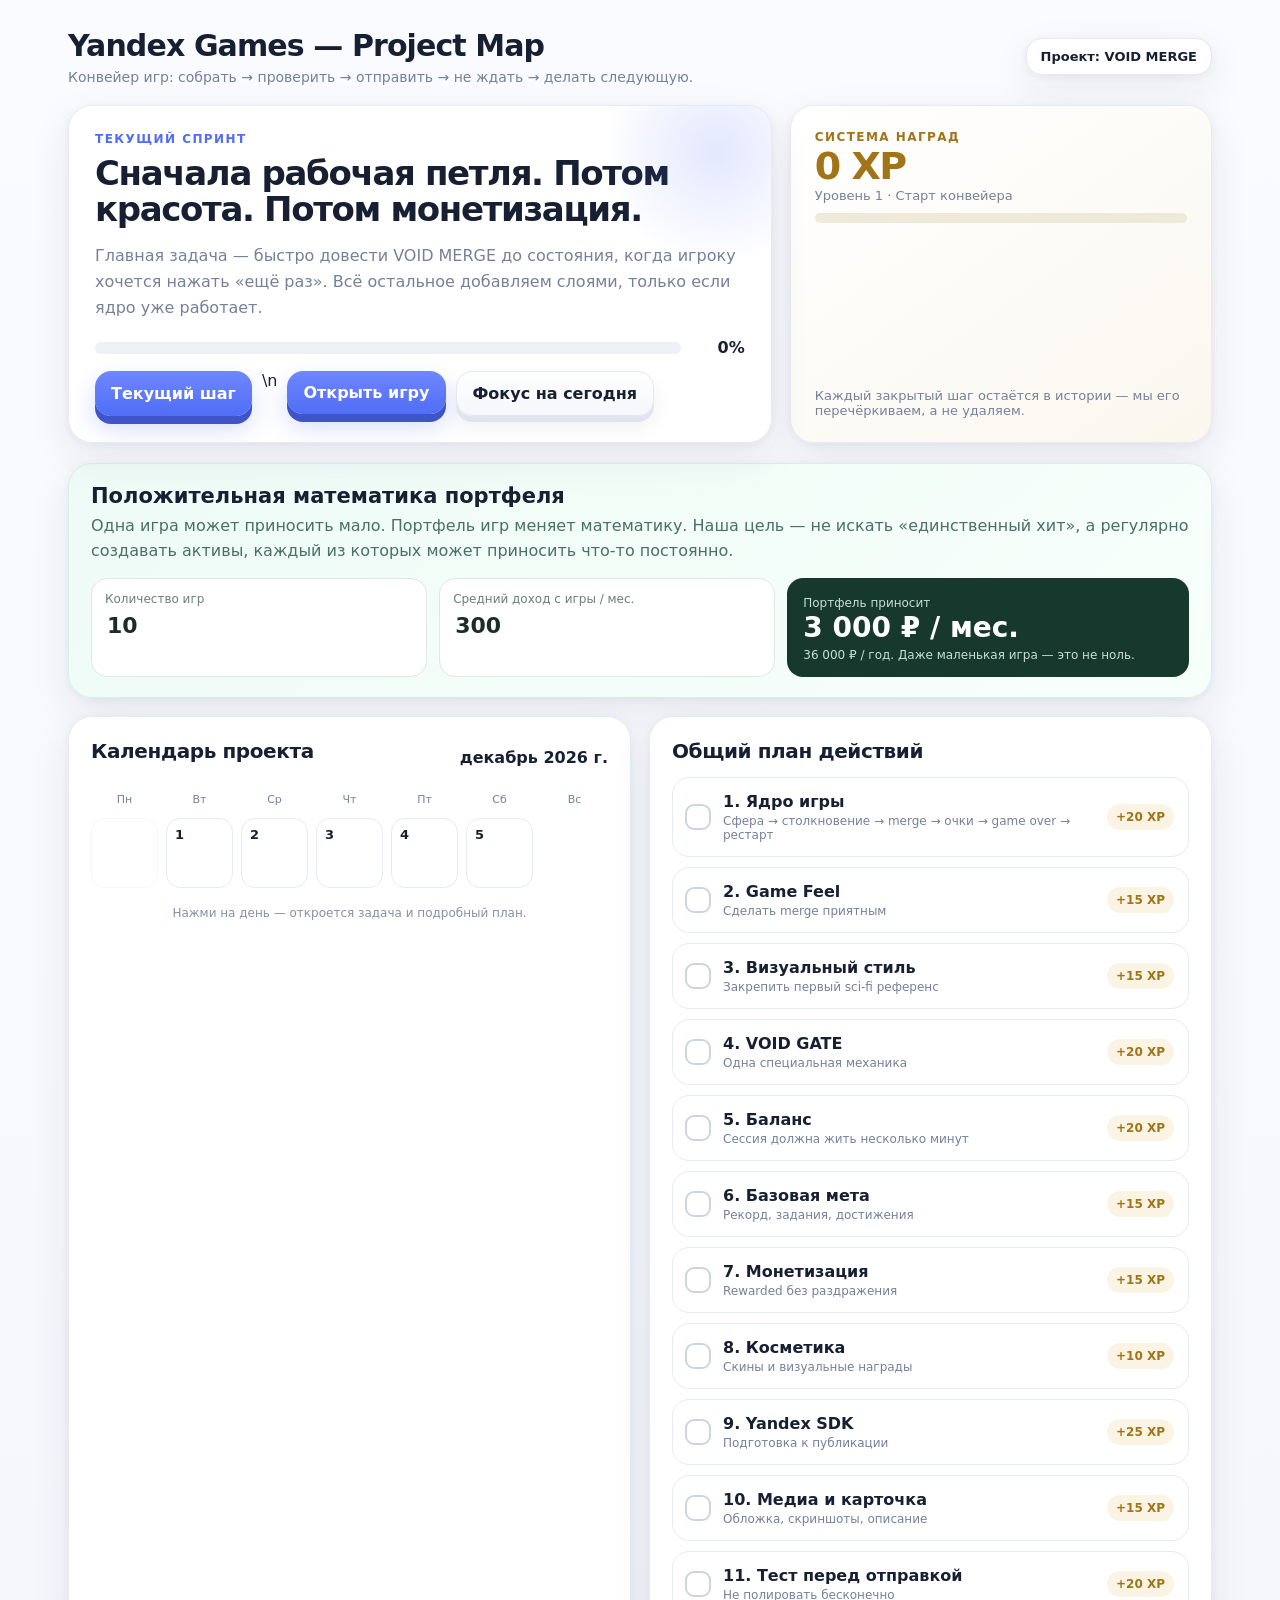
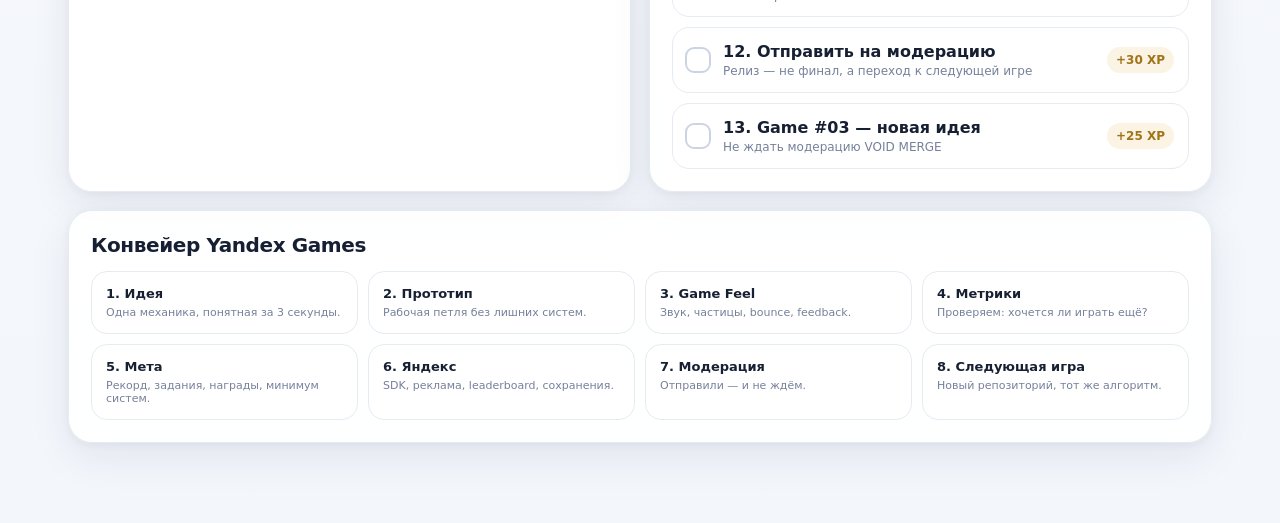
==== index.html @ b95e4d73 "Add Open Game button to project map" ====
<!DOCTYPE html>
<html lang="ru">
<head>
<meta charset="UTF-8" />
<meta name="viewport" content="width=device-width, initial-scale=1.0" />
<title>Yandex Games — Project Map</title>
<style>
:root{
  --bg:#f5f7fb; --card:#ffffff; --ink:#172033; --muted:#75809a; --line:#e6ebf2;
  --accent:#4f6df5; --accent2:#6f8cff; --green:#1f9d72; --gold:#d8a83f; --soft:#eef2ff;
  --shadow:0 14px 40px rgba(27,39,76,.08),0 2px 8px rgba(27,39,76,.05);
}
*{box-sizing:border-box}
body{margin:0;font-family:Inter,ui-sans-serif,system-ui,-apple-system,Segoe UI,Roboto,Arial;background:linear-gradient(180deg,#fafbfe 0%,#f3f6fb 100%);color:var(--ink)}
button,input{font:inherit}
.wrap{max-width:1180px;margin:auto;padding:28px 18px 80px}
.top{display:flex;align-items:center;justify-content:space-between;gap:16px;margin-bottom:18px}
.brand h1{margin:0;font-size:30px;letter-spacing:-.03em}
.brand p{margin:6px 0 0;color:var(--muted);font-size:14px}
.badge{padding:10px 14px;border:1px solid var(--line);background:#fff;border-radius:16px;box-shadow:var(--shadow);font-weight:700;font-size:13px}
.hero{display:grid;grid-template-columns:1.25fr .75fr;gap:18px;margin:20px 0}
.card{background:rgba(255,255,255,.96);border:1px solid var(--line);border-radius:24px;box-shadow:var(--shadow)}
.hero-main{padding:26px;position:relative;overflow:hidden}
.hero-main:after{content:"";position:absolute;width:230px;height:230px;border-radius:50%;right:-60px;top:-70px;background:radial-gradient(circle,rgba(79,109,245,.16),rgba(79,109,245,0) 70%)}
.eyebrow{font-size:12px;letter-spacing:.12em;text-transform:uppercase;color:var(--accent);font-weight:800}
.hero-main h2{font-size:34px;line-height:1.05;margin:10px 0 12px;max-width:720px;letter-spacing:-.04em}
.hero-main p{color:var(--muted);line-height:1.6;max-width:760px}
.progress-row{display:flex;align-items:center;gap:12px;margin-top:18px}
.progress{height:12px;background:#edf0f6;border-radius:999px;overflow:hidden;flex:1}
.progress>i{display:block;height:100%;background:linear-gradient(90deg,var(--accent),#7c91ff);width:0%;transition:.35s}
.progress-label{font-weight:800;min-width:52px;text-align:right}
.reward-card{padding:24px;display:flex;flex-direction:column;justify-content:space-between;background:linear-gradient(145deg,#fff 0%,#faf7ee 100%)}
.reward-card .xp{font-size:38px;font-weight:900;letter-spacing:-.04em;color:#a17418}
.reward-card .small{color:var(--muted);font-size:13px}
.reward-meter{height:10px;background:#efe9da;border-radius:999px;overflow:hidden;margin-top:10px}
.reward-meter i{display:block;height:100%;width:0;background:linear-gradient(90deg,#d7aa45,#f1c96c);transition:.35s}
.grid{display:grid;grid-template-columns:1fr 1fr;gap:18px}
.section{padding:22px}
.section h3{margin:0 0 14px;font-size:20px;letter-spacing:-.02em}
.motivation{grid-column:1/-1;padding:20px 22px;background:linear-gradient(135deg,#eefbf6,#f7fffb);border-color:#d9efe6}
.math-title{font-weight:900;font-size:21px;margin-bottom:6px}
.math-copy{color:#497064;line-height:1.55}
.math-box{display:flex;gap:12px;flex-wrap:wrap;margin-top:14px}
.math-input{flex:1;min-width:180px;background:white;border:1px solid #dfe8e3;border-radius:16px;padding:13px}
.math-input label{display:block;color:#698077;font-size:12px;margin-bottom:6px}
.math-input input{width:100%;border:0;outline:0;font-size:22px;font-weight:900;color:#1b2d27;background:transparent}
.math-result{flex:1.2;min-width:220px;border-radius:16px;padding:14px 16px;background:#17382d;color:#fff}
.math-result strong{display:block;font-size:28px}
.math-result span{font-size:12px;color:#c9ded6}
.calendar-head{display:flex;justify-content:space-between;align-items:center;margin-bottom:12px}
.month{font-weight:900}
.calendar{display:grid;grid-template-columns:repeat(7,1fr);gap:8px}
.dow{font-size:11px;text-align:center;color:var(--muted);padding:4px}
.day{border:1px solid var(--line);background:#fff;border-radius:14px;min-height:70px;padding:8px;cursor:pointer;transition:.18s;position:relative}
.day:hover{transform:translateY(-2px);box-shadow:0 8px 20px rgba(40,55,90,.09)}
.day.dim{opacity:.35}
.day.today{outline:2px solid #b7c3ff}
.day .n{font-weight:800;font-size:13px}
.day .dot{width:7px;height:7px;border-radius:50%;background:var(--accent);position:absolute;right:8px;top:9px}
.day.done .dot{background:var(--green)}
.day .mini{font-size:10px;color:var(--muted);margin-top:8px;line-height:1.2}
.plan{display:flex;flex-direction:column;gap:10px}
.task{border:1px solid var(--line);border-radius:17px;padding:14px 14px 14px 12px;display:flex;align-items:center;gap:12px;background:#fff;cursor:pointer;transition:.18s}
.task:hover{transform:translateY(-1px);box-shadow:0 8px 20px rgba(35,48,79,.07)}
.check{width:26px;height:26px;border-radius:9px;border:2px solid #ccd4e3;background:#fff;display:grid;place-items:center;flex:none;font-size:14px;color:#fff;transition:.2s}
.task.done .check{background:var(--green);border-color:var(--green)}
.task.done .check:after{content:"✓"}
.task.done .task-title{text-decoration:line-through;color:#8b94a7}
.task-main{min-width:0;flex:1}
.task-title{font-weight:850}
.task-meta{font-size:12px;color:var(--muted);margin-top:3px}
.task-xp{font-size:12px;font-weight:800;color:#a17418;background:#fbf4e5;padding:6px 9px;border-radius:999px}
.pipeline{display:grid;grid-template-columns:repeat(4,1fr);gap:10px}
.pipe{padding:14px;border-radius:16px;border:1px solid var(--line);background:#fff}
.pipe b{display:block;font-size:13px}
.pipe span{display:block;font-size:11px;color:var(--muted);margin-top:5px}
.btn3d{border:0;border-radius:16px;padding:12px 16px;font-weight:850;background:linear-gradient(180deg,#6f87ff,#506df5);color:white;box-shadow:0 8px 0 #3d55c9,0 12px 24px rgba(79,109,245,.25);cursor:pointer;transition:.12s;position:relative}
.btn3d:active{transform:translateY(6px);box-shadow:0 2px 0 #3d55c9,0 6px 14px rgba(79,109,245,.2)}
.btn-light{background:linear-gradient(180deg,#fff,#f5f7fb);color:var(--ink);box-shadow:0 6px 0 #dfe4ee,0 10px 20px rgba(35,48,79,.08);border:1px solid #e4e8f0}
.toolbar{display:flex;gap:10px;flex-wrap:wrap;margin-top:14px}
.modal{position:fixed;inset:0;background:rgba(17,25,42,.38);display:none;align-items:center;justify-content:center;padding:18px;z-index:20}
.modal.open{display:flex}
.sheet{width:min(620px,100%);max-height:88vh;overflow:auto;background:#fff;border-radius:24px;padding:24px;box-shadow:0 30px 80px rgba(20,30,55,.22)}
.sheet h3{font-size:26px;margin:6px 0 10px}
.sheet p{color:#606b81;line-height:1.65}
.sheet ul{padding-left:20px;color:#4d586d;line-height:1.65}
.sheet .close{float:right;border:0;background:#f0f3f8;width:38px;height:38px;border-radius:12px;cursor:pointer}
.footer-note{margin-top:18px;color:#8791a4;font-size:12px;text-align:center}
@media(max-width:860px){.hero,.grid{grid-template-columns:1fr}.pipeline{grid-template-columns:1fr 1fr}.hero-main h2{font-size:29px}}
@media(max-width:560px){.wrap{padding:18px 12px 60px}.top{align-items:flex-start}.brand h1{font-size:24px}.calendar{gap:5px}.day{min-height:62px;padding:6px}.day .mini{display:none}.pipeline{grid-template-columns:1fr}.hero-main,.reward-card,.section{padding:18px}}
</style>
</head>
<body>
<div class="wrap">
  <div class="top">
    <div class="brand">
      <h1>Yandex Games — Project Map</h1>
      <p>Конвейер игр: собрать → проверить → отправить → не ждать → делать следующую.</p>
    </div>
    <div class="badge">Проект: VOID MERGE</div>
  </div>

  <div class="hero">
    <div class="card hero-main">
      <div class="eyebrow">Текущий спринт</div>
      <h2>Сначала рабочая петля. Потом красота. Потом монетизация.</h2>
      <p>Главная задача — быстро довести VOID MERGE до состояния, когда игроку хочется нажать «ещё раз». Всё остальное добавляем слоями, только если ядро уже работает.</p>
      <div class="progress-row">
        <div class="progress"><i id="progressFill"></i></div>
        <div class="progress-label" id="progressLabel">0%</div>
      </div>
      <div class="toolbar">
        <button class="btn3d" onclick="openCurrent()">Текущий шаг</button>\n        <a href="game.html" style="text-decoration:none"><button class="btn3d" type="button">Открыть игру</button></a>
        <button class="btn3d btn-light" onclick="resetToday()">Фокус на сегодня</button>
      </div>
    </div>
    <div class="card reward-card">
      <div>
        <div class="eyebrow" style="color:#a17418">Система наград</div>
        <div class="xp" id="xp">0 XP</div>
        <div class="small" id="levelText">Уровень 1 · Старт конвейера</div>
        <div class="reward-meter"><i id="rewardFill"></i></div>
      </div>
      <div class="small" style="margin-top:18px">Каждый закрытый шаг остаётся в истории — мы его перечёркиваем, а не удаляем.</div>
    </div>
  </div>

  <div class="grid">
    <div class="card motivation">
      <div class="math-title">Положительная математика портфеля</div>
      <div class="math-copy">Одна игра может приносить мало. Портфель игр меняет математику. Наша цель — не искать «единственный хит», а регулярно создавать активы, каждый из которых может приносить что-то постоянно.</div>
      <div class="math-box">
        <div class="math-input"><label>Количество игр</label><input id="gamesCount" type="number" min="1" value="10" /></div>
        <div class="math-input"><label>Средний доход с игры / мес.</label><input id="perGame" type="number" min="0" value="300" /></div>
        <div class="math-result"><span>Портфель приносит</span><strong id="portfolioMonth">3 000 ₽ / мес.</strong><span id="portfolioYear">36 000 ₽ / год. Даже маленькая игра — это не ноль.</span></div>
      </div>
    </div>

    <div class="card section">
      <div class="calendar-head"><h3>Календарь проекта</h3><div class="month" id="monthTitle"></div></div>
      <div class="calendar" id="calendar"></div>
      <div class="footer-note">Нажми на день — откроется задача и подробный план.</div>
    </div>

    <div class="card section">
      <h3>Общий план действий</h3>
      <div class="plan" id="taskList"></div>
    </div>

    <div class="card section" style="grid-column:1/-1">
      <h3>Конвейер Yandex Games</h3>
      <div class="pipeline">
        <div class="pipe"><b>1. Идея</b><span>Одна механика, понятная за 3 секунды.</span></div>
        <div class="pipe"><b>2. Прототип</b><span>Рабочая петля без лишних систем.</span></div>
        <div class="pipe"><b>3. Game Feel</b><span>Звук, частицы, bounce, feedback.</span></div>
        <div class="pipe"><b>4. Метрики</b><span>Проверяем: хочется ли играть ещё?</span></div>
        <div class="pipe"><b>5. Мета</b><span>Рекорд, задания, награды, минимум систем.</span></div>
        <div class="pipe"><b>6. Яндекс</b><span>SDK, реклама, leaderboard, сохранения.</span></div>
        <div class="pipe"><b>7. Модерация</b><span>Отправили — и не ждём.</span></div>
        <div class="pipe"><b>8. Следующая игра</b><span>Новый репозиторий, тот же алгоритм.</span></div>
      </div>
    </div>
  </div>
</div>

<div class="modal" id="modal" onclick="if(event.target===this) closeModal()">
  <div class="sheet">
    <button class="close" onclick="closeModal()">✕</button>
    <div class="eyebrow" id="modalStage">Этап</div>
    <h3 id="modalTitle"></h3>
    <p id="modalText"></p>
    <ul id="modalList"></ul>
    <div class="toolbar">
      <button class="btn3d" id="modalDone">Отметить выполненным</button>
      <button class="btn3d btn-light" onclick="closeModal()">Закрыть</button>
    </div>
  </div>
</div>

<script>
const tasks=[
{title:"Ядро игры",meta:"Сфера → столкновение → merge → очки → game over → рестарт",xp:20,day:0,text:"Собрать самую маленькую версию VOID MERGE. Никаких сундуков, магазина и сложной меты.",list:["Круглое поле-реактор","Появление следующей сферы","Физическое столкновение","Одинаковые значения объединяются","Начисление очков","Переполнение = Game Over","Мгновенный рестарт"]},
{title:"Game Feel",meta:"Сделать merge приятным",xp:15,day:1,text:"Если механика уже работает, добавляем ощущение качества — но без перегруза.",list:["Вспышка при merge","Частицы","Лёгкий bounce","Микро-тряска на крупных merge","Короткий звук","Читаемый feedback"]},
{title:"Визуальный стиль",meta:"Закрепить первый sci-fi референс",xp:15,day:2,text:"Фиксируем стиль, чтобы больше не метаться между вариантами.",list:["Космический реактор","Чёрный / синий / фиолетовый / оранжевый","Сферы 1 → 2 → 4 → 8 → 16 → 32","NEXT","Score / Best","Лестница уровней слева"]},
{title:"VOID GATE",meta:"Одна специальная механика",xp:20,day:3,text:"Добавляем ровно одну фишку, которая помогает в сложной ситуации.",list:["Копится заряд","Игрок активирует портал","Портал удаляет одну мешающую сферу","Ясный визуальный эффект","Не ломает баланс"]},
{title:"Баланс",meta:"Сессия должна жить несколько минут",xp:20,day:4,text:"Настраиваем темп так, чтобы игра не заканчивалась слишком быстро и не была бесконечно простой.",list:["Частота выпадения уровней","Скорость заполнения","Шанс получить 8 / 16 / 32","Средняя длительность партии","Проверка тупиковых состояний"]},
{title:"Базовая мета",meta:"Рекорд, задания, достижения",xp:15,day:5,text:"Только после того, как сама игра уже приятная.",list:["Локальный рекорд","Сохранение прогресса","3–5 простых заданий","Несколько достижений","Ежедневная серия — только если не мешает"]},
{title:"Монетизация",meta:"Rewarded без раздражения",xp:15,day:6,text:"Монетизация должна помогать игроку, а не ломать игру.",list:["Продолжить попытку за rewarded","Дополнительный VOID GATE","Редкая межсессионная реклама","Не показывать рекламу в момент концентрации"]},
{title:"Косметика",meta:"Скины и визуальные награды",xp:10,day:7,text:"Косметика — поздний слой. Не раньше ядра и баланса.",list:["Скины сфер","Варианты реактора","Эффекты merge","Фоны","Сундуки — только если действительно нужны"]},
{title:"Yandex SDK",meta:"Подготовка к публикации",xp:25,day:8,text:"Подключаем платформенные возможности и готовим релиз.",list:["SDK","Сохранения","Leaderboard","Реклама","RU / EN","Проверка паузы и фокуса вкладки"]},
{title:"Медиа и карточка",meta:"Обложка, скриншоты, описание",xp:15,day:9,text:"Собираем пакет для витрины Яндекс Игр.",list:["Иконка","Обложка","3–5 скриншотов","Короткое описание","Полное описание","Категория и возрастной рейтинг"]},
{title:"Тест перед отправкой",meta:"Не полировать бесконечно",xp:20,day:10,text:"Финальная техническая проверка. Исправляем критичное, не занимаемся вечной шлифовкой.",list:["Телефон","ПК","FPS","Звук","Сохранения","Реклама","Перезапуск","Нет блокирующих ошибок"]},
{title:"Отправить на модерацию",meta:"Релиз — не финал, а переход к следующей игре",xp:30,day:11,text:"Отправляем игру и сразу освобождаем голову.",list:["Загрузка билда","Заполнение формы","Проверка обязательных полей","Отправка","Зафиксировать дату","Перейти к следующему прототипу"]},
{title:"Game #03 — новая идея",meta:"Не ждать модерацию VOID MERGE",xp:25,day:12,text:"Как только VOID MERGE отправлена, конвейер запускается заново.",list:["Выбрать вечную механику","Сформулировать одну фишку","Создать репозиторий","Собрать карту проекта","Начать ядро"]},
];

const key="yg-project-map-v1";
let state=JSON.parse(localStorage.getItem(key)||'{"done":{}}');
function save(){localStorage.setItem(key,JSON.stringify(state));render()}
function doneCount(){return tasks.filter((_,i)=>state.done[i]).length}
function xp(){return tasks.reduce((s,t,i)=>s+(state.done[i]?t.xp:0),0)}
function render(){
 const n=doneCount(), p=Math.round(n/tasks.length*100);
 document.getElementById("progressFill").style.width=p+"%";
 document.getElementById("progressLabel").textContent=p+"%";
 const x=xp(); document.getElementById("xp").textContent=x+" XP";
 const level=Math.floor(x/50)+1;
 const names=["Старт конвейера","Рабочий ритм","Продюсер","Фабрика игр","Портфель активов"];
 document.getElementById("levelText").textContent="Уровень "+level+" · "+(names[Math.min(level-1,names.length-1)]);
 document.getElementById("rewardFill").style.width=(x%50)*2+"%";
 const list=document.getElementById("taskList"); list.innerHTML="";
 tasks.forEach((t,i)=>{
   const el=document.createElement("div"); el.className="task"+(state.done[i]?" done":"");
   el.innerHTML='<div class="check" onclick="event.stopPropagation();toggleDone('+i+')"></div><div class="task-main"><div class="task-title">'+(i+1)+'. '+t.title+'</div><div class="task-meta">'+t.meta+'</div></div><div class="task-xp">+'+t.xp+' XP</div>';
   el.onclick=()=>openTask(i); list.appendChild(el);
 });
 renderCalendar();
}
function toggleDone(i){state.done[i]=!state.done[i];save()}
function openTask(i){
 const t=tasks[i];
 document.getElementById("modalStage").textContent="Этап "+(i+1)+" из "+tasks.length;
 document.getElementById("modalTitle").textContent=t.title;
 document.getElementById("modalText").textContent=t.text;
 document.getElementById("modalList").innerHTML=t.list.map(x=>"<li>"+x+"</li>").join("");
 const b=document.getElementById("modalDone"); b.textContent=state.done[i]?"Вернуть в работу":"Отметить выполненным";
 b.onclick=()=>{toggleDone(i);closeModal()};
 document.getElementById("modal").classList.add("open");
}
function closeModal(){document.getElementById("modal").classList.remove("open")}
function openCurrent(){let i=tasks.findIndex((_,i)=>!state.done[i]);if(i<0)i=tasks.length-1;openTask(i)}
function resetToday(){openCurrent()}
function renderCalendar(){
 const c=document.getElementById("calendar"); c.innerHTML="";
 ["Пн","Вт","Ср","Чт","Пт","Сб","Вс"].forEach(x=>{let d=document.createElement("div");d.className="dow";d.textContent=x;c.appendChild(d)});
 const base=new Date(); base.setHours(12,0,0,0);
 const y=base.getFullYear(),m=base.getMonth(); document.getElementById("monthTitle").textContent=base.toLocaleDateString("ru-RU",{month:"long",year:"numeric"});
 const first=new Date(y,m,1), offset=(first.getDay()+6)%7, days=new Date(y,m+1,0).getDate();
 for(let j=0;j<offset;j++){let d=document.createElement("div");d.className="day dim";c.appendChild(d)}
 for(let n=1;n<=days;n++){
   const el=document.createElement("div"); el.className="day";
   const date=new Date(y,m,n); if(n===base.getDate())el.classList.add("today");
   const delta=Math.round((date-base)/86400000); const ti=tasks.findIndex(t=>t.day===delta);
   if(ti>=0){el.classList.add(state.done[ti]?"done":"");el.innerHTML='<div class="n">'+n+'</div><div class="dot"></div><div class="mini">'+tasks[ti].title+'</div>';el.onclick=()=>openTask(ti)}
   else el.innerHTML='<div class="n">'+n+'</div>';
   c.appendChild(el)
 }
}
function portfolio(){
 const a=Math.max(0,+document.getElementById("gamesCount").value||0),b=Math.max(0,+document.getElementById("perGame").value||0),m=a*b,y=m*12;
 document.getElementById("portfolioMonth").textContent=m.toLocaleString("ru-RU")+" ₽ / мес.";
 document.getElementById("portfolioYear").textContent=y.toLocaleString("ru-RU")+" ₽ / год. Даже маленькая игра — это не ноль.";
}
document.getElementById("gamesCount").addEventListener("input",portfolio);
document.getElementById("perGame").addEventListener("input",portfolio);
portfolio();render();
</script>
</body>
</html>
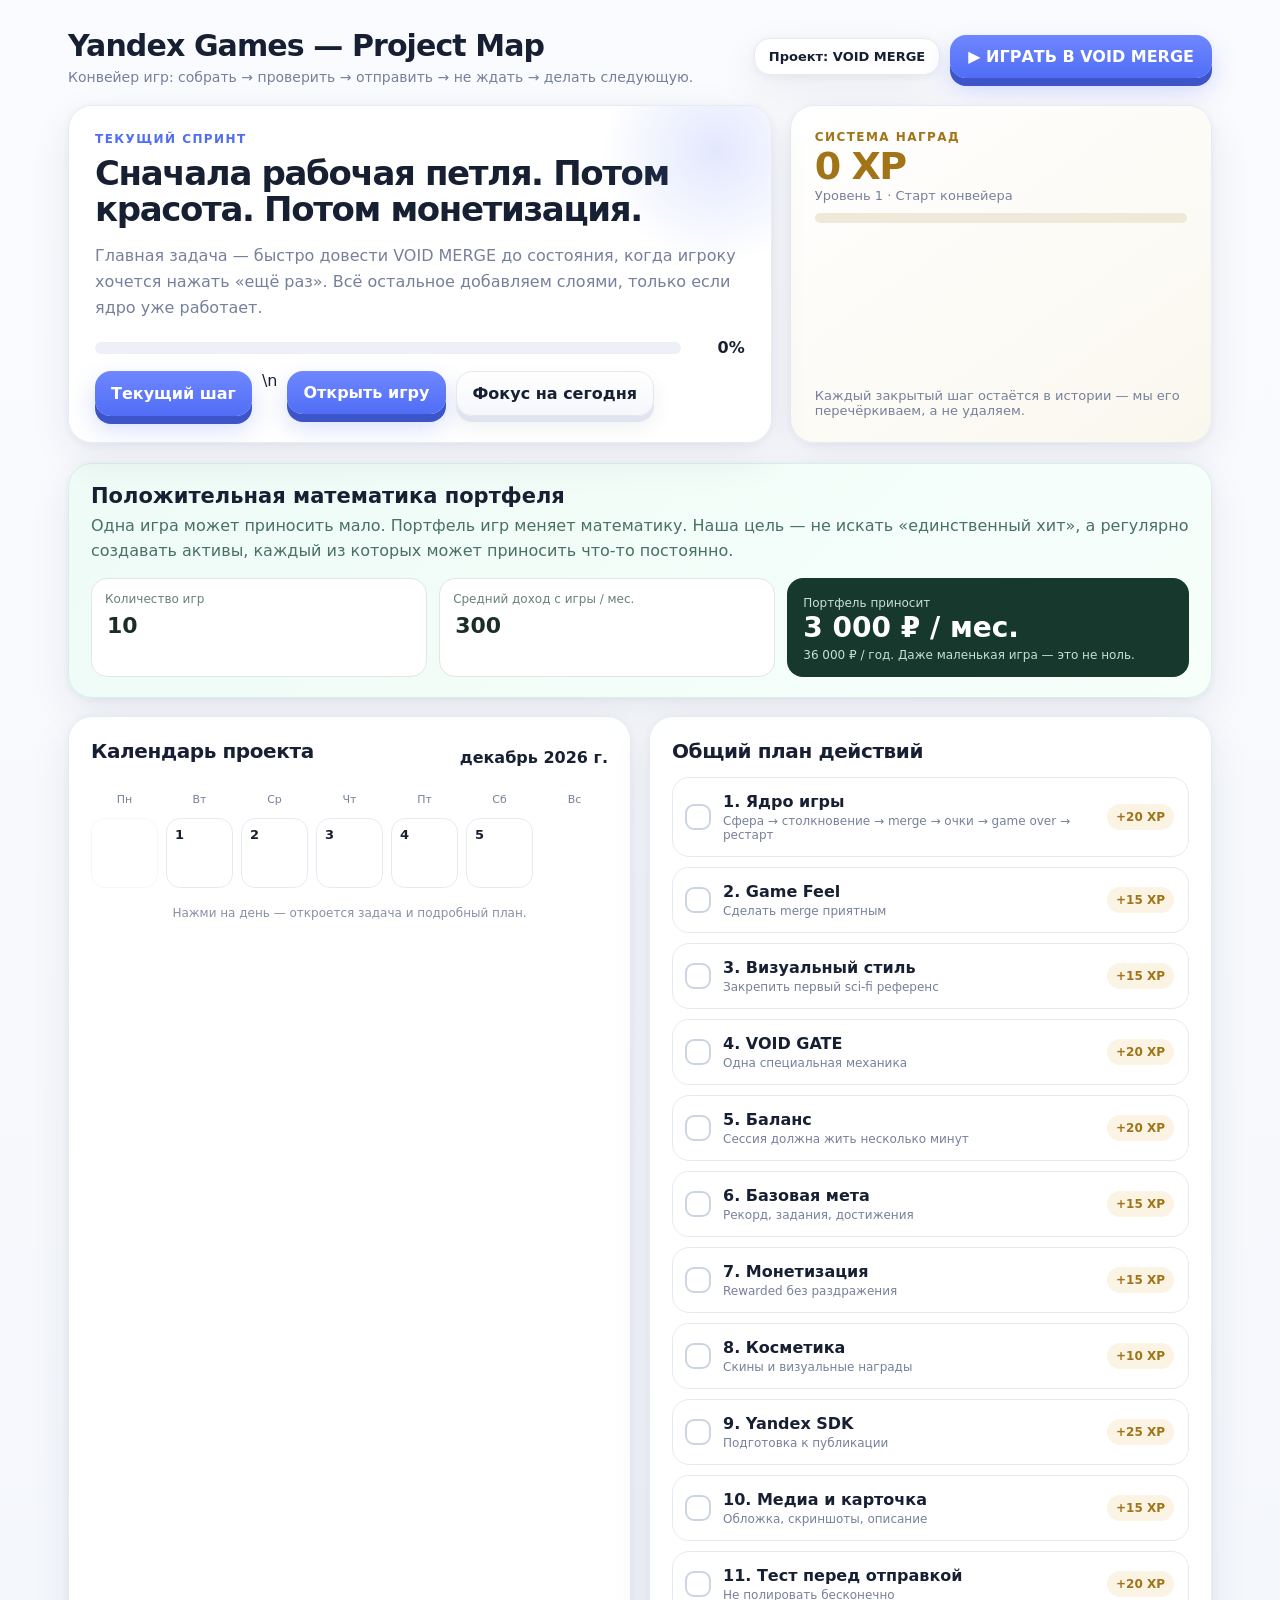
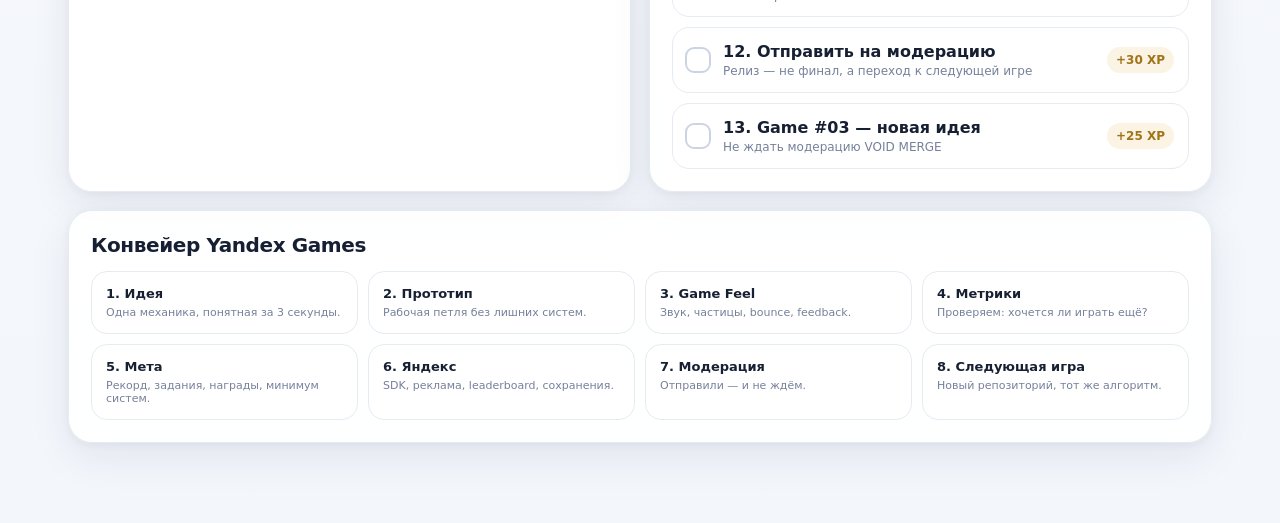
==== commit 4dcd0f5b: "Make game launch button prominent in header" ====
--- a/index.html
+++ b/index.html
@@ -18,6 +18,9 @@
 .brand h1{margin:0;font-size:30px;letter-spacing:-.03em}
 .brand p{margin:6px 0 0;color:var(--muted);font-size:14px}
 .badge{padding:10px 14px;border:1px solid var(--line);background:#fff;border-radius:16px;box-shadow:var(--shadow);font-weight:700;font-size:13px}
+.play-main{display:inline-flex;align-items:center;justify-content:center;text-decoration:none;background:linear-gradient(180deg,#6f87ff,#506df5);color:#fff;padding:12px 18px;border-radius:16px;font-weight:900;box-shadow:0 8px 0 #3d55c9,0 12px 24px rgba(79,109,245,.25);white-space:nowrap}
+.play-main:active{transform:translateY(6px);box-shadow:0 2px 0 #3d55c9,0 6px 14px rgba(79,109,245,.2)}
+.top-actions{display:flex;gap:10px;align-items:center;flex-wrap:wrap;justify-content:flex-end}
 .hero{display:grid;grid-template-columns:1.25fr .75fr;gap:18px;margin:20px 0}
 .card{background:rgba(255,255,255,.96);border:1px solid var(--line);border-radius:24px;box-shadow:var(--shadow)}
 .hero-main{padding:26px;position:relative;overflow:hidden}
@@ -97,7 +100,10 @@
       <h1>Yandex Games — Project Map</h1>
       <p>Конвейер игр: собрать → проверить → отправить → не ждать → делать следующую.</p>
     </div>
-    <div class="badge">Проект: VOID MERGE</div>
+    <div class="top-actions">
+      <div class="badge">Проект: VOID MERGE</div>
+      <a class="play-main" href="game.html">▶ ИГРАТЬ В VOID MERGE</a>
+    </div>
   </div>
 
   <div class="hero">
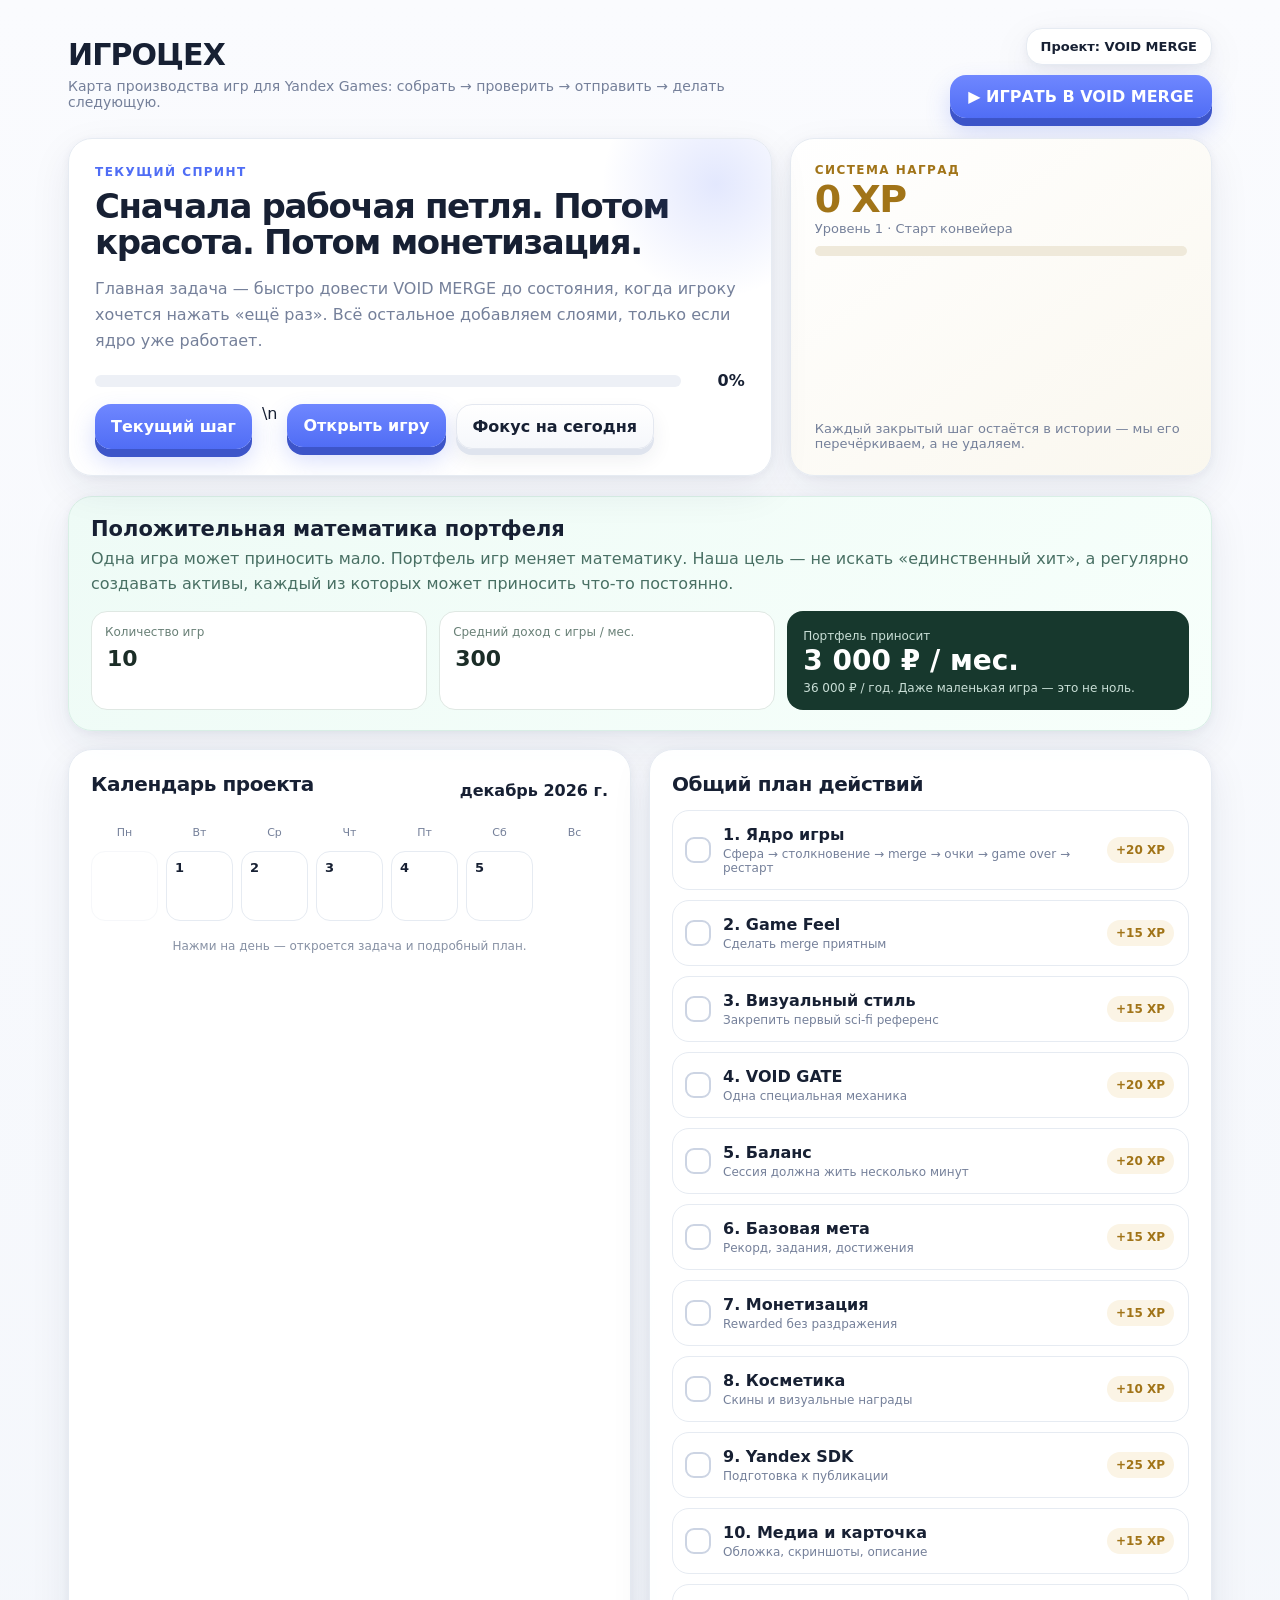
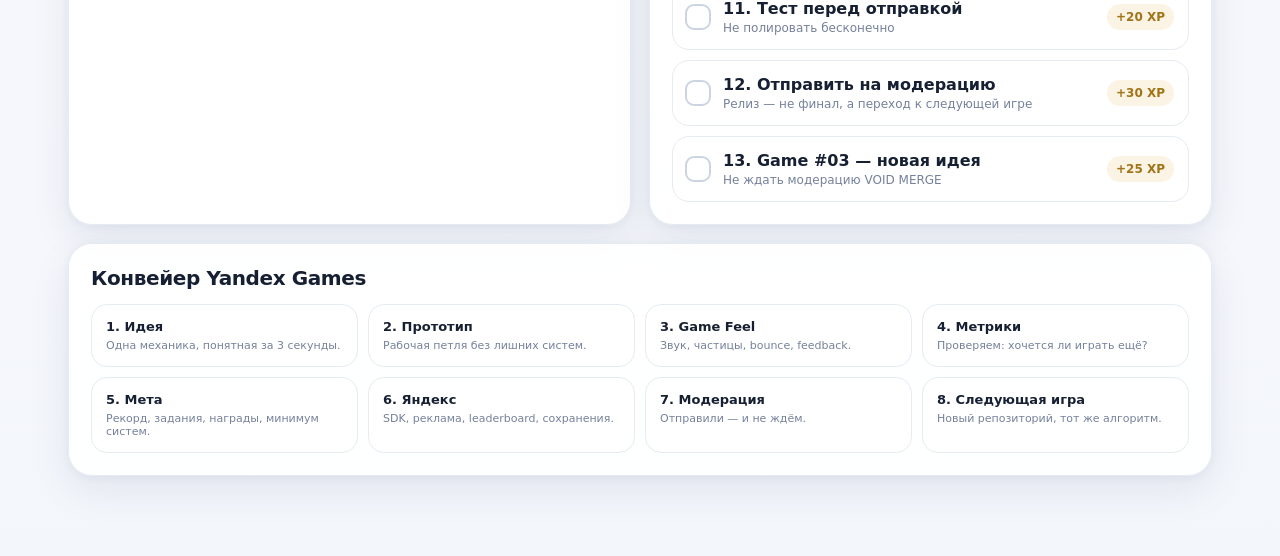
==== commit 0d022fcd: "Brand project map as ИГРОЦЕХ and add app icon metadata" ====
--- a/index.html
+++ b/index.html
@@ -3,7 +3,10 @@
 <head>
 <meta charset="UTF-8" />
 <meta name="viewport" content="width=device-width, initial-scale=1.0" />
-<title>Yandex Games — Project Map</title>
+<title>ИГРОЦЕХ — карта Yandex Games</title>
+<link rel="icon" href="favicon.svg" type="image/svg+xml">
+<link rel="manifest" href="manifest.webmanifest">
+<meta name="theme-color" content="#f5f7fb">
 <style>
 :root{
   --bg:#f5f7fb; --card:#ffffff; --ink:#172033; --muted:#75809a; --line:#e6ebf2;
@@ -97,8 +100,8 @@
 <div class="wrap">
   <div class="top">
     <div class="brand">
-      <h1>Yandex Games — Project Map</h1>
-      <p>Конвейер игр: собрать → проверить → отправить → не ждать → делать следующую.</p>
+      <h1>ИГРОЦЕХ</h1>
+      <p>Карта производства игр для Yandex Games: собрать → проверить → отправить → делать следующую.</p>
     </div>
     <div class="top-actions">
       <div class="badge">Проект: VOID MERGE</div>
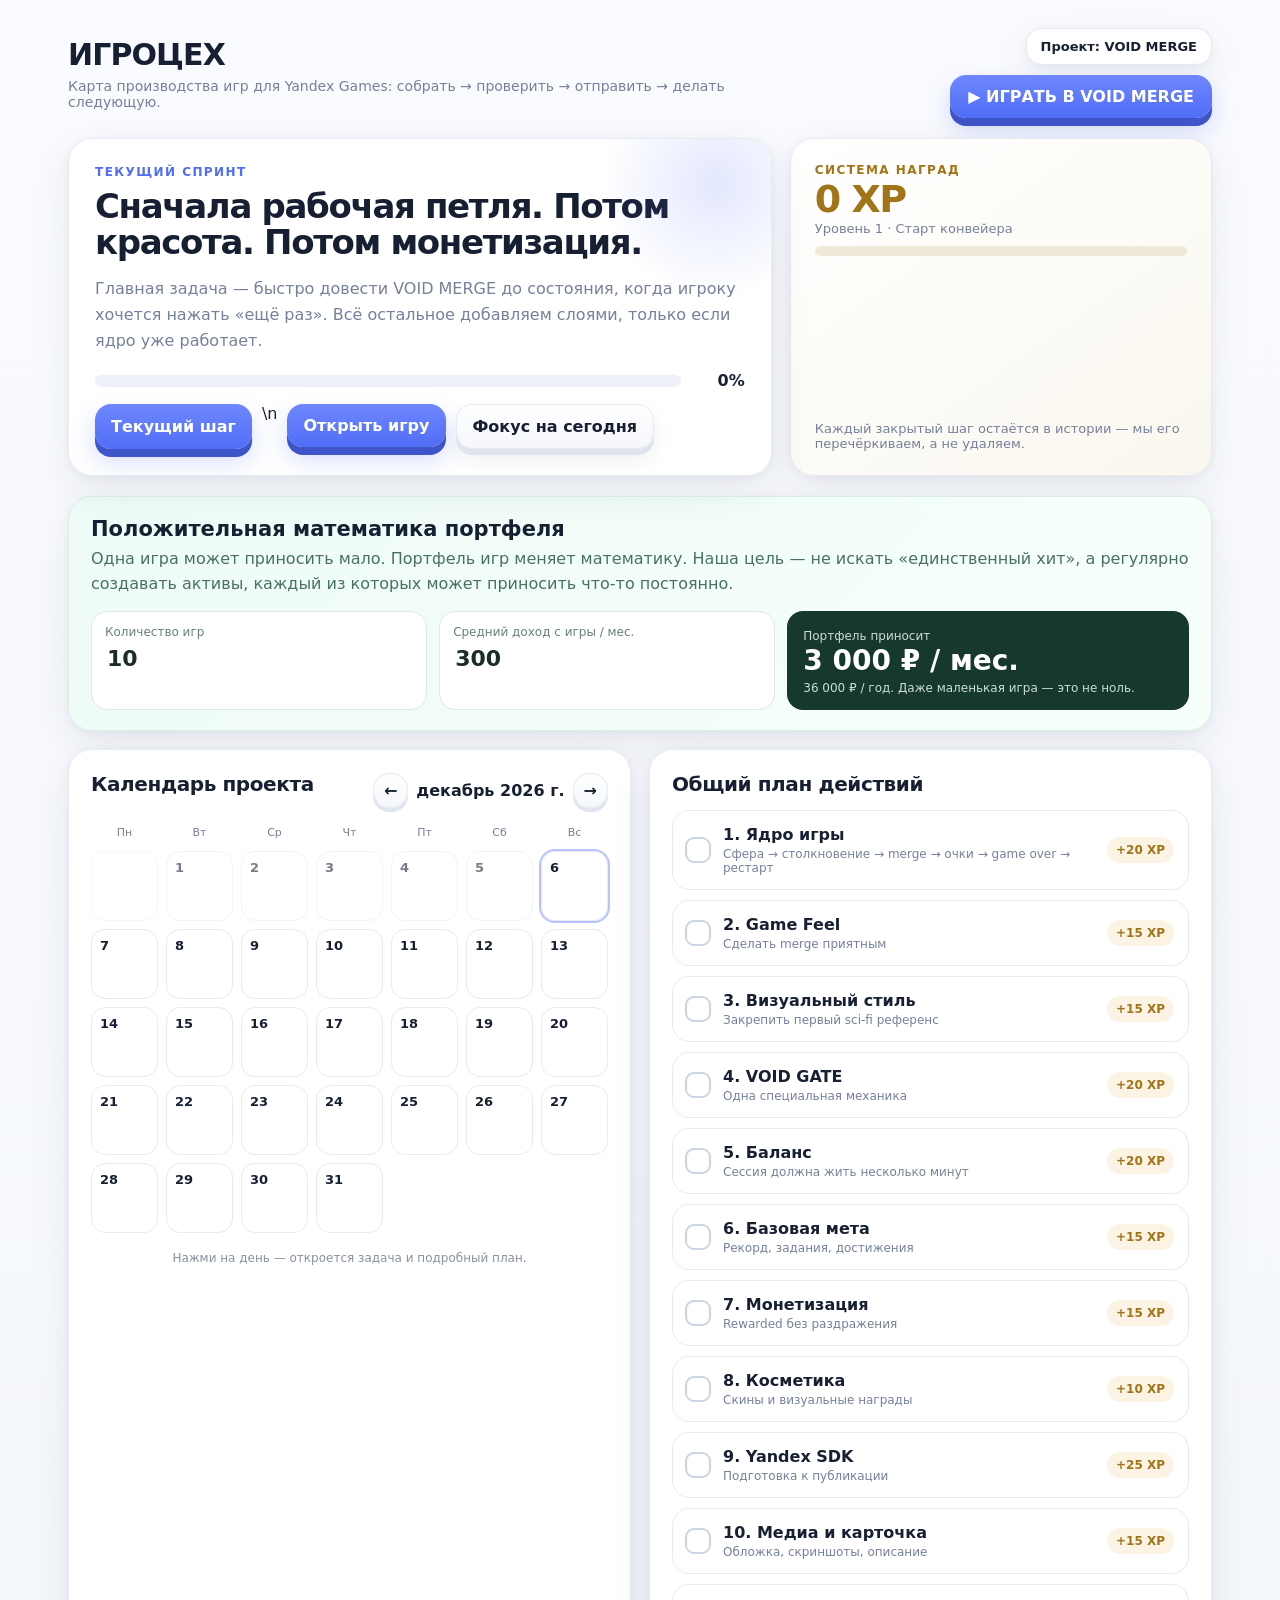
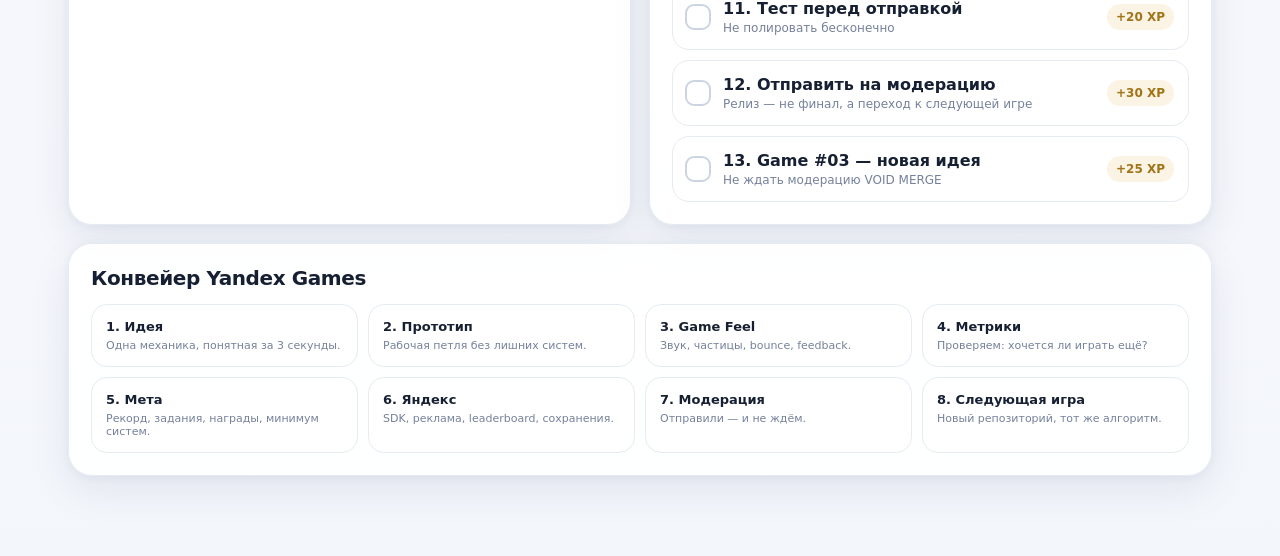
==== commit 5bb46743: "Fix project calendar and map roadmap tasks to dates" ====
--- a/index.html
+++ b/index.html
@@ -65,6 +65,11 @@
 .day .dot{width:7px;height:7px;border-radius:50%;background:var(--accent);position:absolute;right:8px;top:9px}
 .day.done .dot{background:var(--green)}
 .day .mini{font-size:10px;color:var(--muted);margin-top:8px;line-height:1.2}
+.day.has-task{background:linear-gradient(180deg,#fff,#f8faff)}
+.day.has-task .mini{color:#52617e;font-weight:700}
+.day.done{background:linear-gradient(180deg,#f7fffb,#f1fbf6)}
+.day.done .mini{text-decoration:line-through;color:#7d968c}
+.day.past:not(.has-task){opacity:.58}
 .plan{display:flex;flex-direction:column;gap:10px}
 .task{border:1px solid var(--line);border-radius:17px;padding:14px 14px 14px 12px;display:flex;align-items:center;gap:12px;background:#fff;cursor:pointer;transition:.18s}
 .task:hover{transform:translateY(-1px);box-shadow:0 8px 20px rgba(35,48,79,.07)}
@@ -146,7 +151,14 @@
     </div>
 
     <div class="card section">
-      <div class="calendar-head"><h3>Календарь проекта</h3><div class="month" id="monthTitle"></div></div>
+      <div class="calendar-head">
+    <h3>Календарь проекта</h3>
+    <div style="display:flex;align-items:center;gap:8px">
+      <button class="btn3d btn-light" style="padding:7px 10px;box-shadow:0 4px 0 #dfe4ee" onclick="changeMonth(-1)">←</button>
+      <div class="month" id="monthTitle"></div>
+      <button class="btn3d btn-light" style="padding:7px 10px;box-shadow:0 4px 0 #dfe4ee" onclick="changeMonth(1)">→</button>
+    </div>
+  </div>
       <div class="calendar" id="calendar"></div>
       <div class="footer-note">Нажми на день — откроется задача и подробный план.</div>
     </div>
@@ -239,20 +251,42 @@
 function closeModal(){document.getElementById("modal").classList.remove("open")}
 function openCurrent(){let i=tasks.findIndex((_,i)=>!state.done[i]);if(i<0)i=tasks.length-1;openTask(i)}
 function resetToday(){openCurrent()}
+let calendarOffset=0;
+const projectStart=new Date(2026,9,7,12,0,0,0); // 7 октября 2026
+tasks.forEach((t,i)=>{ const d=new Date(projectStart); d.setDate(projectStart.getDate()+i); t.dateKey=[d.getFullYear(),String(d.getMonth()+1).padStart(2,'0'),String(d.getDate()).padStart(2,'0')].join('-'); });
+
+function changeMonth(dir){ calendarOffset+=dir; renderCalendar(); }
+window.changeMonth=changeMonth;
+
 function renderCalendar(){
  const c=document.getElementById("calendar"); c.innerHTML="";
  ["Пн","Вт","Ср","Чт","Пт","Сб","Вс"].forEach(x=>{let d=document.createElement("div");d.className="dow";d.textContent=x;c.appendChild(d)});
- const base=new Date(); base.setHours(12,0,0,0);
- const y=base.getFullYear(),m=base.getMonth(); document.getElementById("monthTitle").textContent=base.toLocaleDateString("ru-RU",{month:"long",year:"numeric"});
+ const now=new Date(); now.setHours(12,0,0,0);
+ const view=new Date(now.getFullYear(),now.getMonth()+calendarOffset,1,12,0,0,0);
+ const y=view.getFullYear(),m=view.getMonth();
+ document.getElementById("monthTitle").textContent=view.toLocaleDateString("ru-RU",{month:"long",year:"numeric"});
  const first=new Date(y,m,1), offset=(first.getDay()+6)%7, days=new Date(y,m+1,0).getDate();
+
  for(let j=0;j<offset;j++){let d=document.createElement("div");d.className="day dim";c.appendChild(d)}
+
  for(let n=1;n<=days;n++){
-   const el=document.createElement("div"); el.className="day";
-   const date=new Date(y,m,n); if(n===base.getDate())el.classList.add("today");
-   const delta=Math.round((date-base)/86400000); const ti=tasks.findIndex(t=>t.day===delta);
-   if(ti>=0){el.classList.add(state.done[ti]?"done":"");el.innerHTML='<div class="n">'+n+'</div><div class="dot"></div><div class="mini">'+tasks[ti].title+'</div>';el.onclick=()=>openTask(ti)}
-   else el.innerHTML='<div class="n">'+n+'</div>';
-   c.appendChild(el)
+   const el=document.createElement("div");
+   const date=new Date(y,m,n,12,0,0,0);
+   const key=[y,String(m+1).padStart(2,'0'),String(n).padStart(2,'0')].join('-');
+   el.className="day";
+   if(date<now)el.classList.add("past");
+   if(date.getTime()===now.getTime())el.classList.add("today");
+   const ti=tasks.findIndex(t=>t.dateKey===key);
+
+   if(ti>=0){
+     el.classList.add("has-task");
+     if(state.done[ti])el.classList.add("done");
+     el.innerHTML='<div class="n">'+n+'</div><div class="dot"></div><div class="mini">'+tasks[ti].title+'</div>';
+     el.onclick=()=>openTask(ti);
+   } else {
+     el.innerHTML='<div class="n">'+n+'</div>';
+   }
+   c.appendChild(el);
  }
 }
 function portfolio(){
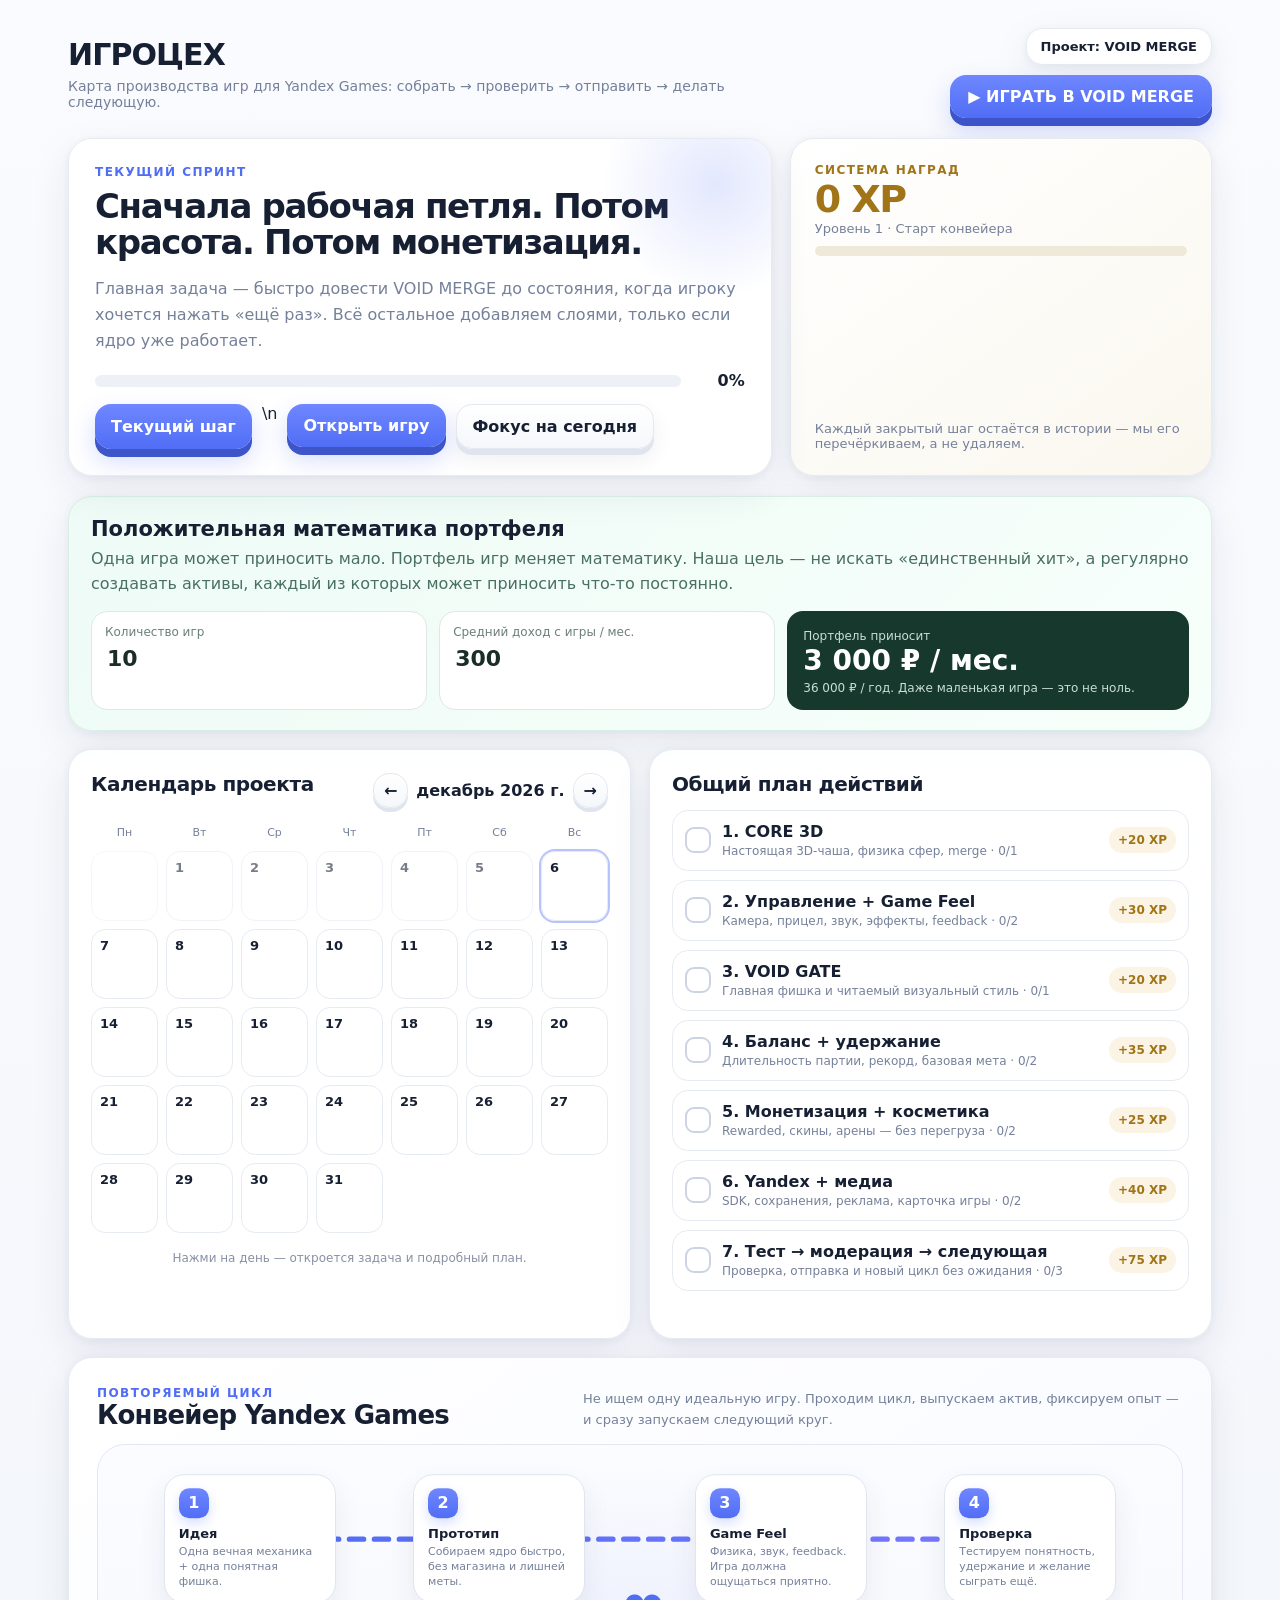
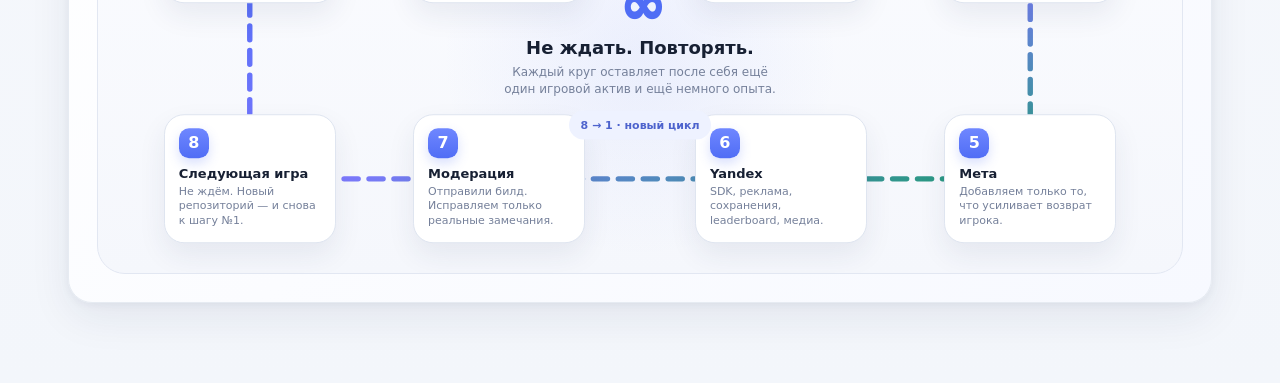
==== commit 55f50f02: "Redesign action plan and add visual Yandex Games production loop" ====
--- a/index.html
+++ b/index.html
@@ -70,8 +70,9 @@
 .day.done{background:linear-gradient(180deg,#f7fffb,#f1fbf6)}
 .day.done .mini{text-decoration:line-through;color:#7d968c}
 .day.past:not(.has-task){opacity:.58}
-.plan{display:flex;flex-direction:column;gap:10px}
-.task{border:1px solid var(--line);border-radius:17px;padding:14px 14px 14px 12px;display:flex;align-items:center;gap:12px;background:#fff;cursor:pointer;transition:.18s}
+.project-pair{min-height:590px;height:590px;overflow:hidden}
+.plan{display:flex;flex-direction:column;gap:9px}
+.task{border:1px solid var(--line);border-radius:16px;padding:11px 12px;display:flex;align-items:center;gap:11px;background:#fff;cursor:pointer;transition:.18s;min-height:61px}
 .task:hover{transform:translateY(-1px);box-shadow:0 8px 20px rgba(35,48,79,.07)}
 .check{width:26px;height:26px;border-radius:9px;border:2px solid #ccd4e3;background:#fff;display:grid;place-items:center;flex:none;font-size:14px;color:#fff;transition:.2s}
 .task.done .check{background:var(--green);border-color:var(--green)}
@@ -81,10 +82,27 @@
 .task-title{font-weight:850}
 .task-meta{font-size:12px;color:var(--muted);margin-top:3px}
 .task-xp{font-size:12px;font-weight:800;color:#a17418;background:#fbf4e5;padding:6px 9px;border-radius:999px}
-.pipeline{display:grid;grid-template-columns:repeat(4,1fr);gap:10px}
-.pipe{padding:14px;border-radius:16px;border:1px solid var(--line);background:#fff}
-.pipe b{display:block;font-size:13px}
-.pipe span{display:block;font-size:11px;color:var(--muted);margin-top:5px}
+.loop-section{grid-column:1/-1;padding:28px;overflow:hidden;position:relative;background:linear-gradient(145deg,#ffffff 0%,#f7f9ff 100%)}
+.loop-head{display:flex;align-items:flex-end;justify-content:space-between;gap:20px;margin-bottom:14px}
+.loop-head h3{font-size:26px;margin:0;letter-spacing:-.03em}
+.loop-head p{max-width:600px;margin:0;color:var(--muted);line-height:1.55;font-size:13px}
+.loop-board{position:relative;height:430px;border:1px solid #e2e7f2;border-radius:28px;background:
+radial-gradient(circle at 50% 50%,rgba(79,109,245,.08),rgba(79,109,245,0) 34%),
+linear-gradient(180deg,#fbfcff 0%,#f5f7fc 100%);overflow:hidden}
+.loop-svg{position:absolute;inset:0;width:100%;height:100%}
+.loop-path{fill:none;stroke:url(#loopGrad);stroke-width:5;stroke-linecap:round;stroke-linejoin:round;stroke-dasharray:13 10;animation:flow 14s linear infinite}
+@keyframes flow{to{stroke-dashoffset:-220}}
+.loop-node{position:absolute;width:172px;min-height:92px;transform:translate(-50%,-50%);background:#fff;border:1px solid #dfe5f0;border-radius:20px;padding:13px 14px;box-shadow:0 12px 28px rgba(33,48,83,.08);z-index:2}
+.loop-node .num{width:30px;height:30px;border-radius:10px;display:grid;place-items:center;background:linear-gradient(180deg,#6f87ff,#506df5);color:#fff;font-weight:900;box-shadow:0 5px 12px rgba(79,109,245,.22);margin-bottom:8px}
+.loop-node b{font-size:13px;display:block}
+.loop-node span{display:block;font-size:11px;color:var(--muted);line-height:1.35;margin-top:4px}
+.loop-node.n1{left:14%;top:22%}.loop-node.n2{left:37%;top:22%}.loop-node.n3{left:63%;top:22%}.loop-node.n4{left:86%;top:22%}
+.loop-node.n5{left:86%;top:78%}.loop-node.n6{left:63%;top:78%}.loop-node.n7{left:37%;top:78%}.loop-node.n8{left:14%;top:78%}
+.loop-core{position:absolute;left:50%;top:50%;transform:translate(-50%,-50%);width:280px;text-align:center;z-index:3}
+.loop-core .infinity{font-size:54px;line-height:1;font-weight:950;color:var(--accent);letter-spacing:-.08em}
+.loop-core b{display:block;font-size:18px;margin-top:4px}
+.loop-core span{display:block;color:var(--muted);font-size:12px;line-height:1.45;margin-top:6px}
+.loop-tag{display:inline-flex;margin-top:12px;padding:8px 11px;border-radius:999px;background:#eef2ff;color:#4d63cd;font-size:11px;font-weight:850}
 .btn3d{border:0;border-radius:16px;padding:12px 16px;font-weight:850;background:linear-gradient(180deg,#6f87ff,#506df5);color:white;box-shadow:0 8px 0 #3d55c9,0 12px 24px rgba(79,109,245,.25);cursor:pointer;transition:.12s;position:relative}
 .btn3d:active{transform:translateY(6px);box-shadow:0 2px 0 #3d55c9,0 6px 14px rgba(79,109,245,.2)}
 .btn-light{background:linear-gradient(180deg,#fff,#f5f7fb);color:var(--ink);box-shadow:0 6px 0 #dfe4ee,0 10px 20px rgba(35,48,79,.08);border:1px solid #e4e8f0}
@@ -97,8 +115,17 @@
 .sheet ul{padding-left:20px;color:#4d586d;line-height:1.65}
 .sheet .close{float:right;border:0;background:#f0f3f8;width:38px;height:38px;border-radius:12px;cursor:pointer}
 .footer-note{margin-top:18px;color:#8791a4;font-size:12px;text-align:center}
-@media(max-width:860px){.hero,.grid{grid-template-columns:1fr}.pipeline{grid-template-columns:1fr 1fr}.hero-main h2{font-size:29px}}
-@media(max-width:560px){.wrap{padding:18px 12px 60px}.top{align-items:flex-start}.brand h1{font-size:24px}.calendar{gap:5px}.day{min-height:62px;padding:6px}.day .mini{display:none}.pipeline{grid-template-columns:1fr}.hero-main,.reward-card,.section{padding:18px}}
+@media(max-width:860px){
+.hero,.grid{grid-template-columns:1fr}.hero-main h2{font-size:29px}
+.project-pair{height:auto;min-height:0}
+.loop-board{height:auto;display:grid;grid-template-columns:1fr 1fr;gap:10px;padding:16px}
+.loop-svg,.loop-core{display:none}
+.loop-node{position:static;transform:none;width:auto;min-height:0}
+}
+@media(max-width:560px){
+.wrap{padding:18px 12px 60px}.top{align-items:flex-start}.brand h1{font-size:24px}.calendar{gap:5px}.day{min-height:62px;padding:6px}.day .mini{display:none}.hero-main,.reward-card,.section{padding:18px}
+.loop-section{padding:18px}.loop-head{align-items:flex-start;flex-direction:column}.loop-board{grid-template-columns:1fr}
+}
 </style>
 </head>
 <body>
@@ -150,7 +177,7 @@
       </div>
     </div>
 
-    <div class="card section">
+    <div class="card section project-pair">
       <div class="calendar-head">
     <h3>Календарь проекта</h3>
     <div style="display:flex;align-items:center;gap:8px">
@@ -163,22 +190,51 @@
       <div class="footer-note">Нажми на день — откроется задача и подробный план.</div>
     </div>
 
-    <div class="card section">
+    <div class="card section project-pair">
       <h3>Общий план действий</h3>
       <div class="plan" id="taskList"></div>
     </div>
 
-    <div class="card section" style="grid-column:1/-1">
-      <h3>Конвейер Yandex Games</h3>
-      <div class="pipeline">
-        <div class="pipe"><b>1. Идея</b><span>Одна механика, понятная за 3 секунды.</span></div>
-        <div class="pipe"><b>2. Прототип</b><span>Рабочая петля без лишних систем.</span></div>
-        <div class="pipe"><b>3. Game Feel</b><span>Звук, частицы, bounce, feedback.</span></div>
-        <div class="pipe"><b>4. Метрики</b><span>Проверяем: хочется ли играть ещё?</span></div>
-        <div class="pipe"><b>5. Мета</b><span>Рекорд, задания, награды, минимум систем.</span></div>
-        <div class="pipe"><b>6. Яндекс</b><span>SDK, реклама, leaderboard, сохранения.</span></div>
-        <div class="pipe"><b>7. Модерация</b><span>Отправили — и не ждём.</span></div>
-        <div class="pipe"><b>8. Следующая игра</b><span>Новый репозиторий, тот же алгоритм.</span></div>
+    <div class="card loop-section">
+      <div class="loop-head">
+        <div>
+          <div class="eyebrow">Повторяемый цикл</div>
+          <h3>Конвейер Yandex Games</h3>
+        </div>
+        <p>Не ищем одну идеальную игру. Проходим цикл, выпускаем актив, фиксируем опыт — и сразу запускаем следующий круг.</p>
+      </div>
+
+      <div class="loop-board">
+        <svg class="loop-svg" viewBox="0 0 1000 400" preserveAspectRatio="none" aria-hidden="true">
+          <defs>
+            <linearGradient id="loopGrad" x1="0" y1="0" x2="1" y2="1">
+              <stop offset="0%" stop-color="#4f6df5"/>
+              <stop offset="55%" stop-color="#7e78ff"/>
+              <stop offset="100%" stop-color="#1f9d72"/>
+            </linearGradient>
+            <marker id="arrow" markerWidth="9" markerHeight="9" refX="7" refY="3.5" orient="auto">
+              <path d="M0,0 L7,3.5 L0,7 Z" fill="#6579e9"/>
+            </marker>
+          </defs>
+          <path class="loop-path" marker-mid="url(#arrow)" marker-end="url(#arrow)"
+            d="M140 88 L370 88 L630 88 L860 88 L860 312 L630 312 L370 312 L140 312 Z"/>
+        </svg>
+
+        <div class="loop-node n1"><div class="num">1</div><b>Идея</b><span>Одна вечная механика + одна понятная фишка.</span></div>
+        <div class="loop-node n2"><div class="num">2</div><b>Прототип</b><span>Собираем ядро быстро, без магазина и лишней меты.</span></div>
+        <div class="loop-node n3"><div class="num">3</div><b>Game Feel</b><span>Физика, звук, feedback. Игра должна ощущаться приятно.</span></div>
+        <div class="loop-node n4"><div class="num">4</div><b>Проверка</b><span>Тестируем понятность, удержание и желание сыграть ещё.</span></div>
+        <div class="loop-node n5"><div class="num">5</div><b>Мета</b><span>Добавляем только то, что усиливает возврат игрока.</span></div>
+        <div class="loop-node n6"><div class="num">6</div><b>Yandex</b><span>SDK, реклама, сохранения, leaderboard, медиа.</span></div>
+        <div class="loop-node n7"><div class="num">7</div><b>Модерация</b><span>Отправили билд. Исправляем только реальные замечания.</span></div>
+        <div class="loop-node n8"><div class="num">8</div><b>Следующая игра</b><span>Не ждём. Новый репозиторий — и снова к шагу №1.</span></div>
+
+        <div class="loop-core">
+          <div class="infinity">∞</div>
+          <b>Не ждать. Повторять.</b>
+          <span>Каждый круг оставляет после себя ещё один игровой актив и ещё немного опыта.</span>
+          <div class="loop-tag">8 → 1 · новый цикл</div>
+        </div>
       </div>
     </div>
   </div>
@@ -215,6 +271,16 @@
 {title:"Game #03 — новая идея",meta:"Не ждать модерацию VOID MERGE",xp:25,day:12,text:"Как только VOID MERGE отправлена, конвейер запускается заново.",list:["Выбрать вечную механику","Сформулировать одну фишку","Создать репозиторий","Собрать карту проекта","Начать ядро"]},
 ];
 
+const macroPlan=[
+  {title:"CORE 3D",meta:"Настоящая 3D-чаша, физика сфер, merge",tasks:[0]},
+  {title:"Управление + Game Feel",meta:"Камера, прицел, звук, эффекты, feedback",tasks:[1,2]},
+  {title:"VOID GATE",meta:"Главная фишка и читаемый визуальный стиль",tasks:[3]},
+  {title:"Баланс + удержание",meta:"Длительность партии, рекорд, базовая мета",tasks:[4,5]},
+  {title:"Монетизация + косметика",meta:"Rewarded, скины, арены — без перегруза",tasks:[6,7]},
+  {title:"Yandex + медиа",meta:"SDK, сохранения, реклама, карточка игры",tasks:[8,9]},
+  {title:"Тест → модерация → следующая",meta:"Проверка, отправка и новый цикл без ожидания",tasks:[10,11,12]}
+];
+
 const key="yg-project-map-v1";
 let state=JSON.parse(localStorage.getItem(key)||'{"done":{}}');
 function save(){localStorage.setItem(key,JSON.stringify(state));render()}
@@ -230,10 +296,15 @@
  document.getElementById("levelText").textContent="Уровень "+level+" · "+(names[Math.min(level-1,names.length-1)]);
  document.getElementById("rewardFill").style.width=(x%50)*2+"%";
  const list=document.getElementById("taskList"); list.innerHTML="";
- tasks.forEach((t,i)=>{
-   const el=document.createElement("div"); el.className="task"+(state.done[i]?" done":"");
-   el.innerHTML='<div class="check" onclick="event.stopPropagation();toggleDone('+i+')"></div><div class="task-main"><div class="task-title">'+(i+1)+'. '+t.title+'</div><div class="task-meta">'+t.meta+'</div></div><div class="task-xp">+'+t.xp+' XP</div>';
-   el.onclick=()=>openTask(i); list.appendChild(el);
+ macroPlan.forEach((g,i)=>{
+   const completed=g.tasks.filter(ti=>state.done[ti]).length;
+   const isDone=completed===g.tasks.length;
+   const xpSum=g.tasks.reduce((s,ti)=>s+tasks[ti].xp,0);
+   const firstOpen=g.tasks.find(ti=>!state.done[ti]) ?? g.tasks[0];
+   const el=document.createElement("div"); el.className="task"+(isDone?" done":"");
+   el.innerHTML='<div class="check"></div><div class="task-main"><div class="task-title">'+(i+1)+'. '+g.title+'</div><div class="task-meta">'+g.meta+' · '+completed+'/'+g.tasks.length+'</div></div><div class="task-xp">+'+xpSum+' XP</div>';
+   el.onclick=()=>openTask(firstOpen);
+   list.appendChild(el);
  });
  renderCalendar();
 }
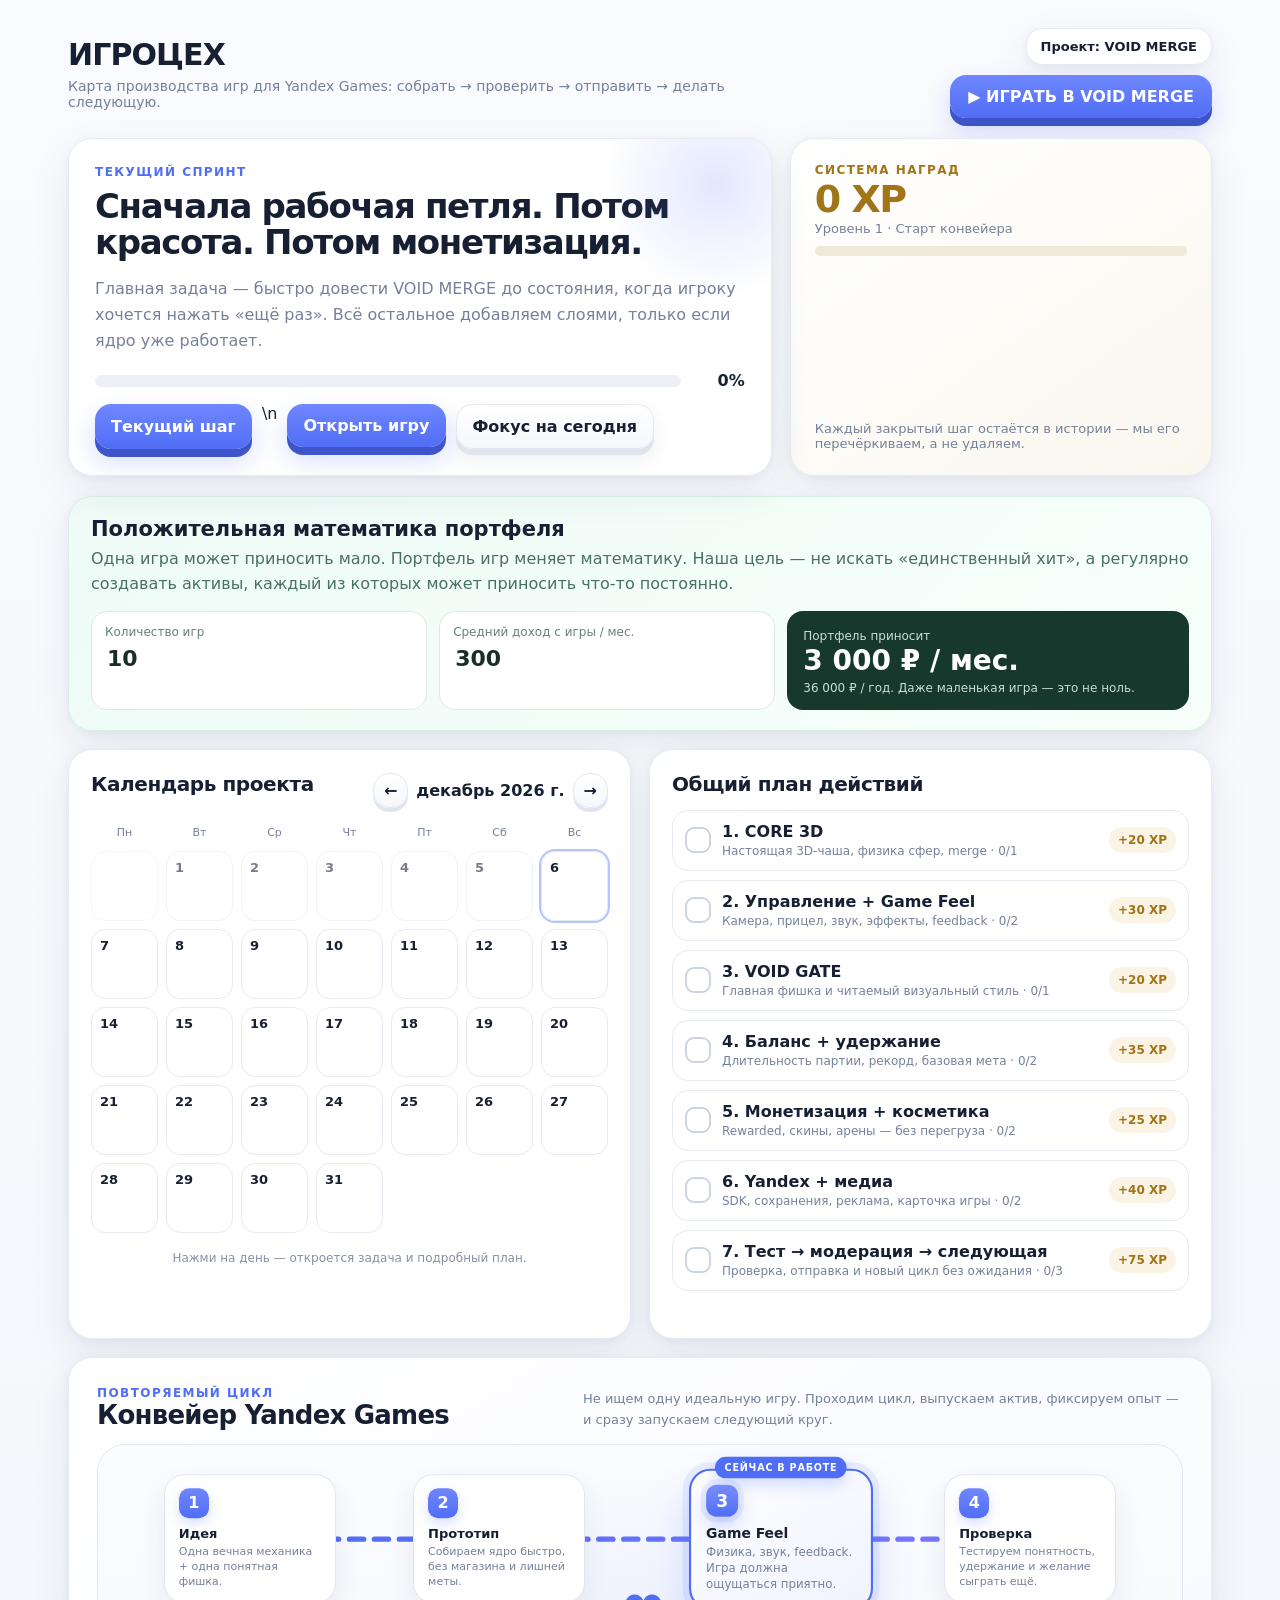
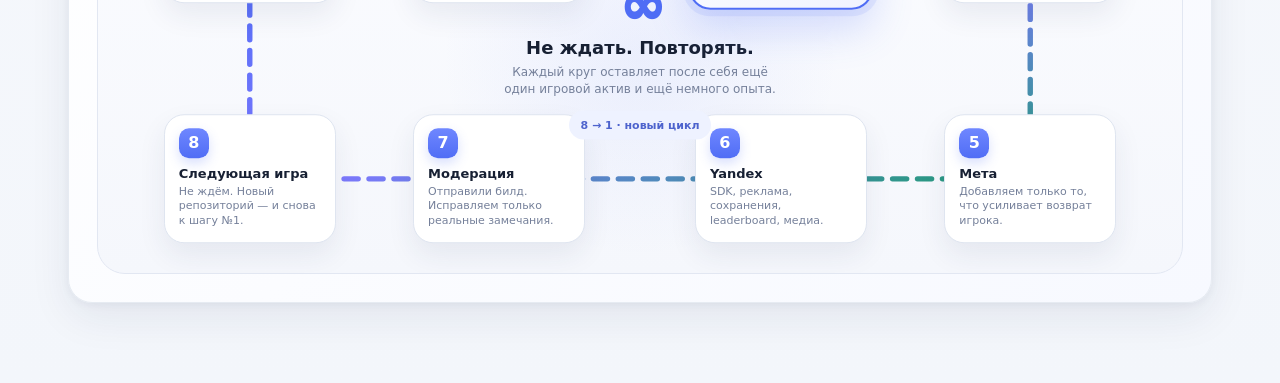
==== commit 56f2b01d: "Make pipeline stages selectable and highlight current stage" ====
--- a/index.html
+++ b/index.html
@@ -92,7 +92,14 @@
 .loop-svg{position:absolute;inset:0;width:100%;height:100%}
 .loop-path{fill:none;stroke:url(#loopGrad);stroke-width:5;stroke-linecap:round;stroke-linejoin:round;stroke-dasharray:13 10;animation:flow 14s linear infinite}
 @keyframes flow{to{stroke-dashoffset:-220}}
-.loop-node{position:absolute;width:172px;min-height:92px;transform:translate(-50%,-50%);background:#fff;border:1px solid #dfe5f0;border-radius:20px;padding:13px 14px;box-shadow:0 12px 28px rgba(33,48,83,.08);z-index:2}
+.loop-node{position:absolute;width:172px;min-height:92px;transform:translate(-50%,-50%);background:#fff;border:1px solid #dfe5f0;border-radius:20px;padding:13px 14px;box-shadow:0 12px 28px rgba(33,48,83,.08);z-index:2;cursor:pointer;transition:transform .2s ease,border-color .2s ease,box-shadow .2s ease,background .2s ease;user-select:none}
+.loop-node:hover{border-color:#c6d0ff;box-shadow:0 14px 32px rgba(33,48,83,.12)}
+.loop-node.active{transform:translate(-50%,-50%) scale(1.07);border:2px solid var(--accent);background:linear-gradient(145deg,#fff 0%,#f0f3ff 100%);box-shadow:0 0 0 6px rgba(79,109,245,.10),0 18px 38px rgba(79,109,245,.22);z-index:5}
+.loop-node.active .num{background:linear-gradient(180deg,#7b8fff,#4f6df5);box-shadow:0 0 0 5px rgba(79,109,245,.10),0 8px 18px rgba(79,109,245,.3)}
+.loop-node.active:after{content:"СЕЙЧАС В РАБОТЕ";position:absolute;left:50%;top:-13px;transform:translateX(-50%);white-space:nowrap;padding:5px 9px;border-radius:999px;background:var(--accent);color:#fff;font-size:9px;letter-spacing:.08em;font-weight:900;box-shadow:0 6px 14px rgba(79,109,245,.24)}
+.loop-node:focus-visible{outline:3px solid rgba(79,109,245,.28);outline-offset:4px}
+@keyframes activeStagePulse{0%,100%{box-shadow:0 0 0 6px rgba(79,109,245,.10),0 18px 38px rgba(79,109,245,.22)}50%{box-shadow:0 0 0 10px rgba(79,109,245,.05),0 18px 42px rgba(79,109,245,.28)}}
+.loop-node.active{animation:activeStagePulse 2.8s ease-in-out infinite}
 .loop-node .num{width:30px;height:30px;border-radius:10px;display:grid;place-items:center;background:linear-gradient(180deg,#6f87ff,#506df5);color:#fff;font-weight:900;box-shadow:0 5px 12px rgba(79,109,245,.22);margin-bottom:8px}
 .loop-node b{font-size:13px;display:block}
 .loop-node span{display:block;font-size:11px;color:var(--muted);line-height:1.35;margin-top:4px}
@@ -121,6 +128,7 @@
 .loop-board{height:auto;display:grid;grid-template-columns:1fr 1fr;gap:10px;padding:16px}
 .loop-svg,.loop-core{display:none}
 .loop-node{position:static;transform:none;width:auto;min-height:0}
+.loop-node.active{transform:none}
 }
 @media(max-width:560px){
 .wrap{padding:18px 12px 60px}.top{align-items:flex-start}.brand h1{font-size:24px}.calendar{gap:5px}.day{min-height:62px;padding:6px}.day .mini{display:none}.hero-main,.reward-card,.section{padding:18px}
@@ -283,6 +291,8 @@
 
 const key="yg-project-map-v1";
 let state=JSON.parse(localStorage.getItem(key)||'{"done":{}}');
+if(!state.done)state.done={};
+if(!Number.isInteger(state.activeStage)||state.activeStage<0||state.activeStage>7)state.activeStage=2;
 function save(){localStorage.setItem(key,JSON.stringify(state));render()}
 function doneCount(){return tasks.filter((_,i)=>state.done[i]).length}
 function xp(){return tasks.reduce((s,t,i)=>s+(state.done[i]?t.xp:0),0)}
@@ -307,6 +317,31 @@
    list.appendChild(el);
  });
  renderCalendar();
+ renderLoopStage();
+}
+function renderLoopStage(){
+ const nodes=[...document.querySelectorAll(".loop-node")];
+ nodes.forEach((node,i)=>{
+   const active=i===state.activeStage;
+   node.classList.toggle("active",active);
+   node.setAttribute("role","button");
+   node.setAttribute("tabindex","0");
+   node.setAttribute("aria-pressed",active?"true":"false");
+   node.setAttribute("aria-label",(active?"Текущий этап. ":"Выбрать этап. ")+(i+1)+". "+(node.querySelector("b")?.textContent||""));
+ });
+}
+function setLoopStage(i){
+ state.activeStage=Math.max(0,Math.min(7,i));
+ localStorage.setItem(key,JSON.stringify(state));
+ renderLoopStage();
+}
+function bindLoopStages(){
+ document.querySelectorAll(".loop-node").forEach((node,i)=>{
+   node.addEventListener("click",()=>setLoopStage(i));
+   node.addEventListener("keydown",(e)=>{
+     if(e.key==="Enter"||e.key===" "){e.preventDefault();setLoopStage(i)}
+   });
+ });
 }
 function toggleDone(i){state.done[i]=!state.done[i];save()}
 function openTask(i){
@@ -367,7 +402,7 @@
 }
 document.getElementById("gamesCount").addEventListener("input",portfolio);
 document.getElementById("perGame").addEventListener("input",portfolio);
-portfolio();render();
+bindLoopStages();portfolio();render();
 </script>
 </body>
 </html>
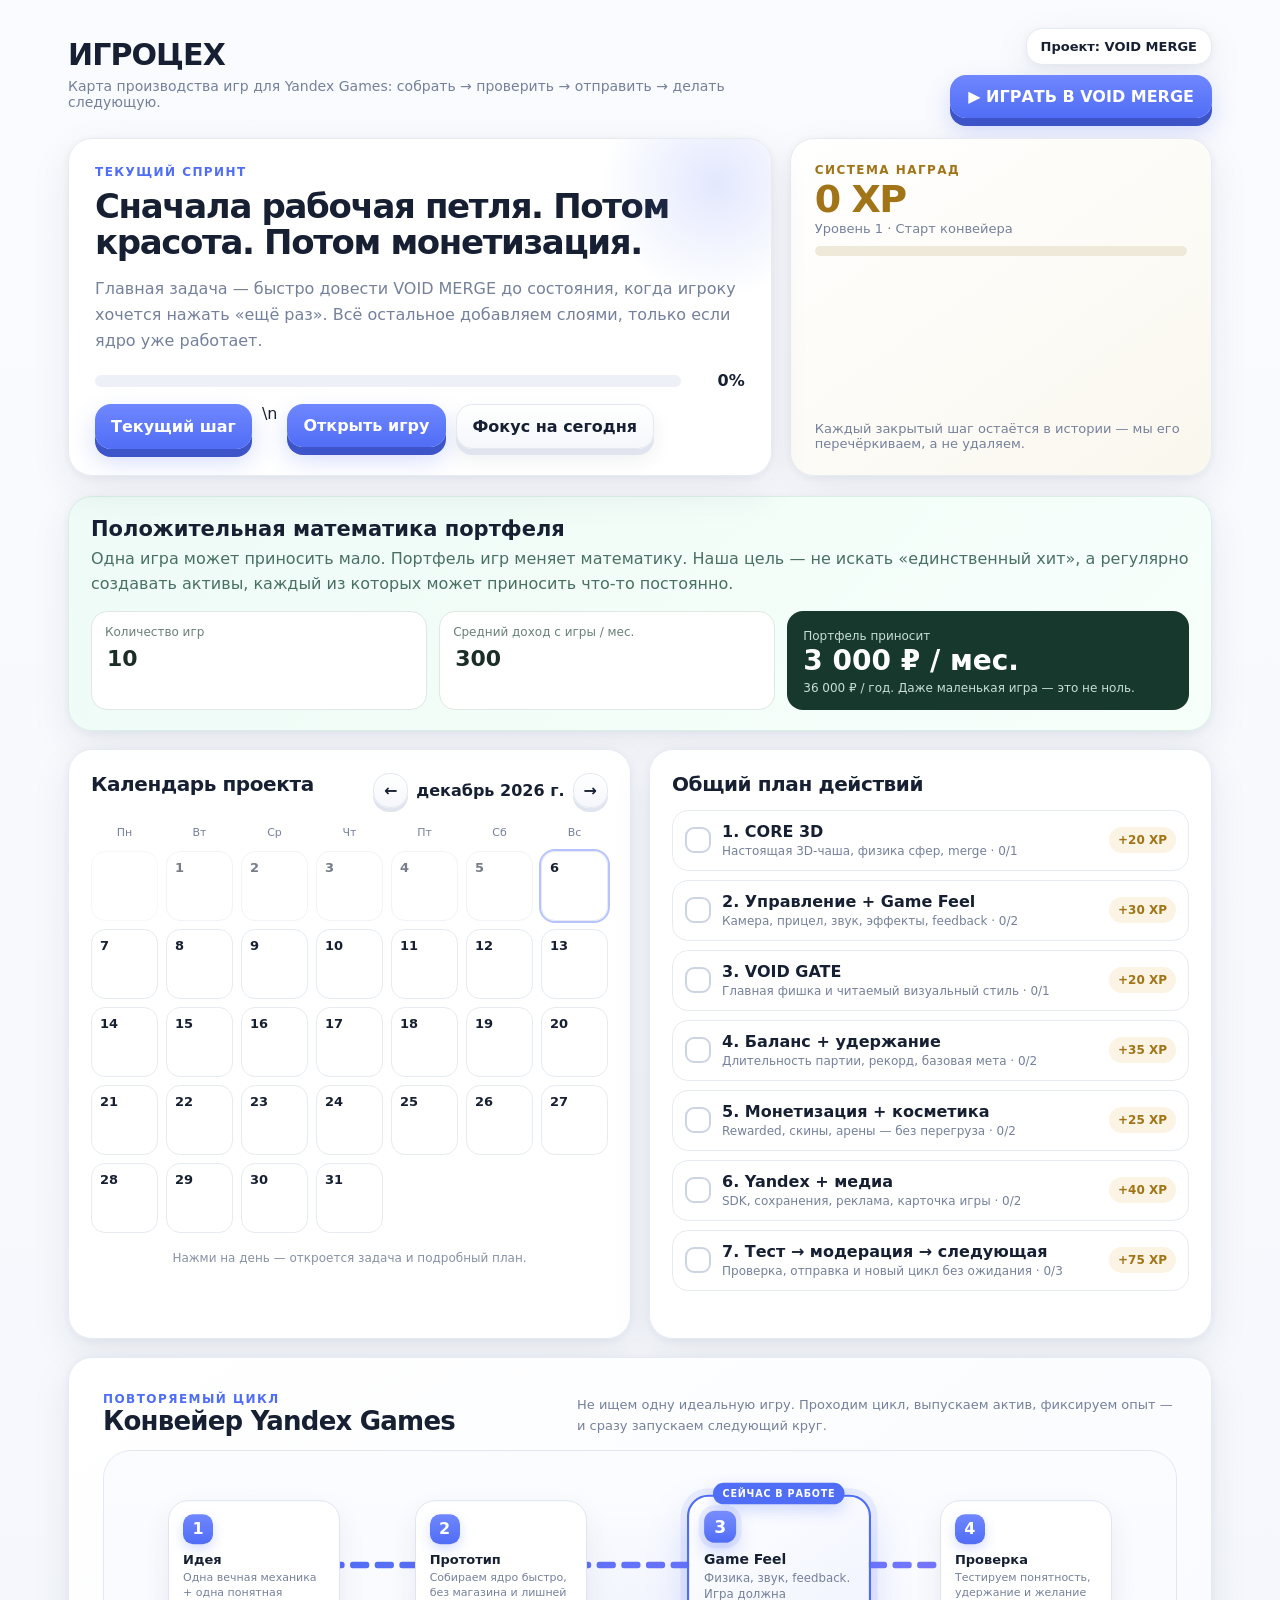
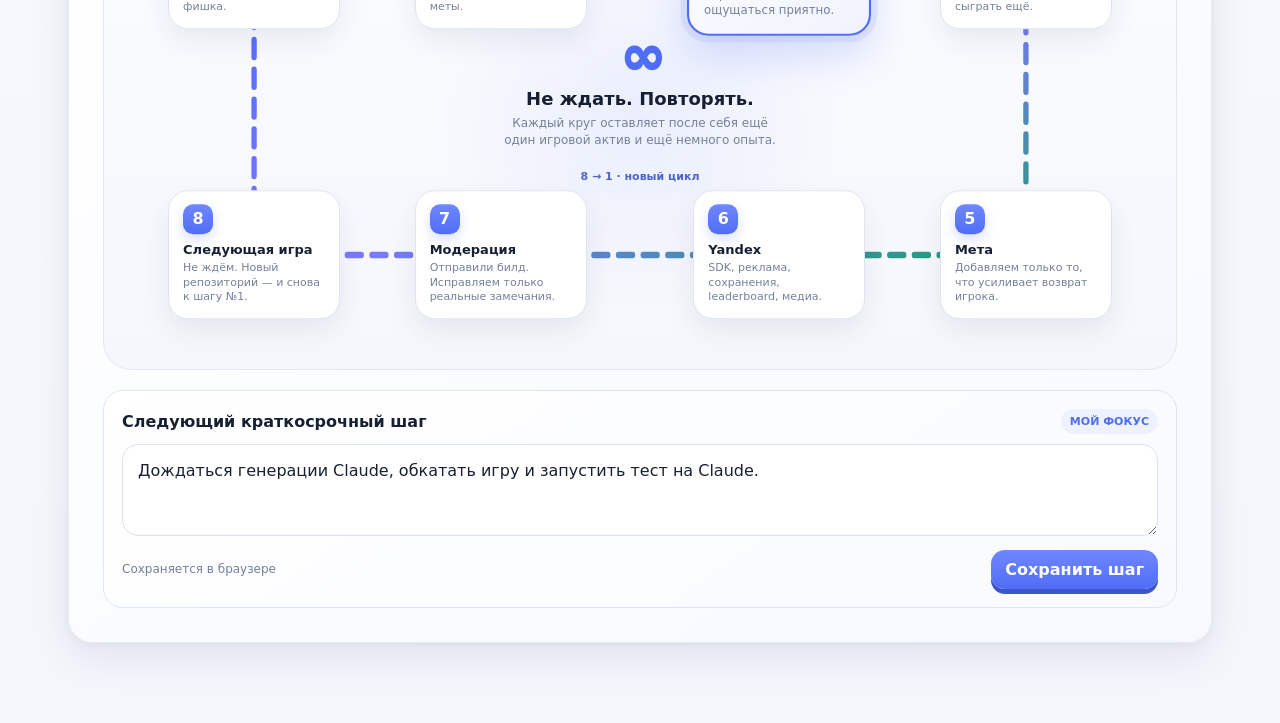
==== commit bd4a652d: "Enlarge production cycle and add editable next-step focus" ====
--- a/index.html
+++ b/index.html
@@ -82,11 +82,21 @@
 .task-title{font-weight:850}
 .task-meta{font-size:12px;color:var(--muted);margin-top:3px}
 .task-xp{font-size:12px;font-weight:800;color:#a17418;background:#fbf4e5;padding:6px 9px;border-radius:999px}
-.loop-section{grid-column:1/-1;padding:28px;overflow:hidden;position:relative;background:linear-gradient(145deg,#ffffff 0%,#f7f9ff 100%)}
+.loop-section{grid-column:1/-1;padding:34px;overflow:hidden;position:relative;background:linear-gradient(145deg,#ffffff 0%,#f7f9ff 100%)}
+.next-step-box{margin-top:20px;padding:18px;border:1px solid #dfe5f0;border-radius:20px;background:linear-gradient(145deg,#fff,#f8faff)}
+.next-step-head{display:flex;align-items:center;justify-content:space-between;gap:12px;margin-bottom:10px}
+.next-step-head b{font-size:16px}
+.next-step-head span{font-size:11px;font-weight:850;color:var(--accent);background:#eef2ff;padding:6px 9px;border-radius:999px}
+.next-step-box textarea{width:100%;min-height:92px;resize:vertical;border:1px solid #dbe2ee;border-radius:16px;padding:14px 15px;background:#fff;color:var(--ink);outline:none;font:inherit;line-height:1.5}
+.next-step-box textarea:focus{border-color:#aebcff;box-shadow:0 0 0 4px rgba(79,109,245,.08)}
+.next-step-actions{display:flex;justify-content:space-between;align-items:center;gap:12px;flex-wrap:wrap;margin-top:10px}
+.next-step-status{font-size:12px;color:var(--muted)}
+.next-step-save{border:0;border-radius:14px;padding:10px 14px;font-weight:850;background:linear-gradient(180deg,#6f87ff,#506df5);color:#fff;cursor:pointer;box-shadow:0 5px 0 #3d55c9}
+.next-step-save:active{transform:translateY(4px);box-shadow:0 1px 0 #3d55c9}
 .loop-head{display:flex;align-items:flex-end;justify-content:space-between;gap:20px;margin-bottom:14px}
 .loop-head h3{font-size:26px;margin:0;letter-spacing:-.03em}
 .loop-head p{max-width:600px;margin:0;color:var(--muted);line-height:1.55;font-size:13px}
-.loop-board{position:relative;height:430px;border:1px solid #e2e7f2;border-radius:28px;background:
+.loop-board{position:relative;height:520px;border:1px solid #e2e7f2;border-radius:28px;background:
 radial-gradient(circle at 50% 50%,rgba(79,109,245,.08),rgba(79,109,245,0) 34%),
 linear-gradient(180deg,#fbfcff 0%,#f5f7fc 100%);overflow:hidden}
 .loop-svg{position:absolute;inset:0;width:100%;height:100%}
@@ -244,6 +254,17 @@
           <div class="loop-tag">8 → 1 · новый цикл</div>
         </div>
       </div>
+      <div class="next-step-box">
+        <div class="next-step-head">
+          <b>Следующий краткосрочный шаг</b>
+          <span>МОЙ ФОКУС</span>
+        </div>
+        <textarea id="nextStepInput" placeholder="Например: дождаться генерации Claude, обкатать игру и запустить тест на Claude"></textarea>
+        <div class="next-step-actions">
+          <div class="next-step-status" id="nextStepStatus">Сохраняется в браузере</div>
+          <button class="next-step-save" type="button" id="nextStepSave">Сохранить шаг</button>
+        </div>
+      </div>
     </div>
   </div>
 </div>
@@ -293,6 +314,7 @@
 let state=JSON.parse(localStorage.getItem(key)||'{"done":{}}');
 if(!state.done)state.done={};
 if(!Number.isInteger(state.activeStage)||state.activeStage<0||state.activeStage>7)state.activeStage=2;
+if(typeof state.nextStep!=="string"||!state.nextStep.trim())state.nextStep="Дождаться генерации Claude, обкатать игру и запустить тест на Claude.";
 function save(){localStorage.setItem(key,JSON.stringify(state));render()}
 function doneCount(){return tasks.filter((_,i)=>state.done[i]).length}
 function xp(){return tasks.reduce((s,t,i)=>s+(state.done[i]?t.xp:0),0)}
@@ -335,6 +357,23 @@
  localStorage.setItem(key,JSON.stringify(state));
  renderLoopStage();
 }
+function initNextStep(){
+ const input=document.getElementById("nextStepInput");
+ const saveBtn=document.getElementById("nextStepSave");
+ const status=document.getElementById("nextStepStatus");
+ if(!input||!saveBtn)return;
+ input.value=state.nextStep||"";
+ const saveNext=()=>{
+   state.nextStep=input.value.trim();
+   localStorage.setItem(key,JSON.stringify(state));
+   status.textContent=state.nextStep?"Сохранено":"Шаг очищен";
+   setTimeout(()=>{status.textContent="Сохраняется в браузере"},1400);
+ };
+ saveBtn.addEventListener("click",saveNext);
+ input.addEventListener("keydown",(e)=>{
+   if((e.ctrlKey||e.metaKey)&&e.key==="Enter"){e.preventDefault();saveNext();}
+ });
+}
 function bindLoopStages(){
  document.querySelectorAll(".loop-node").forEach((node,i)=>{
    node.addEventListener("click",()=>setLoopStage(i));
@@ -402,7 +441,7 @@
 }
 document.getElementById("gamesCount").addEventListener("input",portfolio);
 document.getElementById("perGame").addEventListener("input",portfolio);
-bindLoopStages();portfolio();render();
+bindLoopStages();initNextStep();portfolio();render();
 </script>
 </body>
 </html>
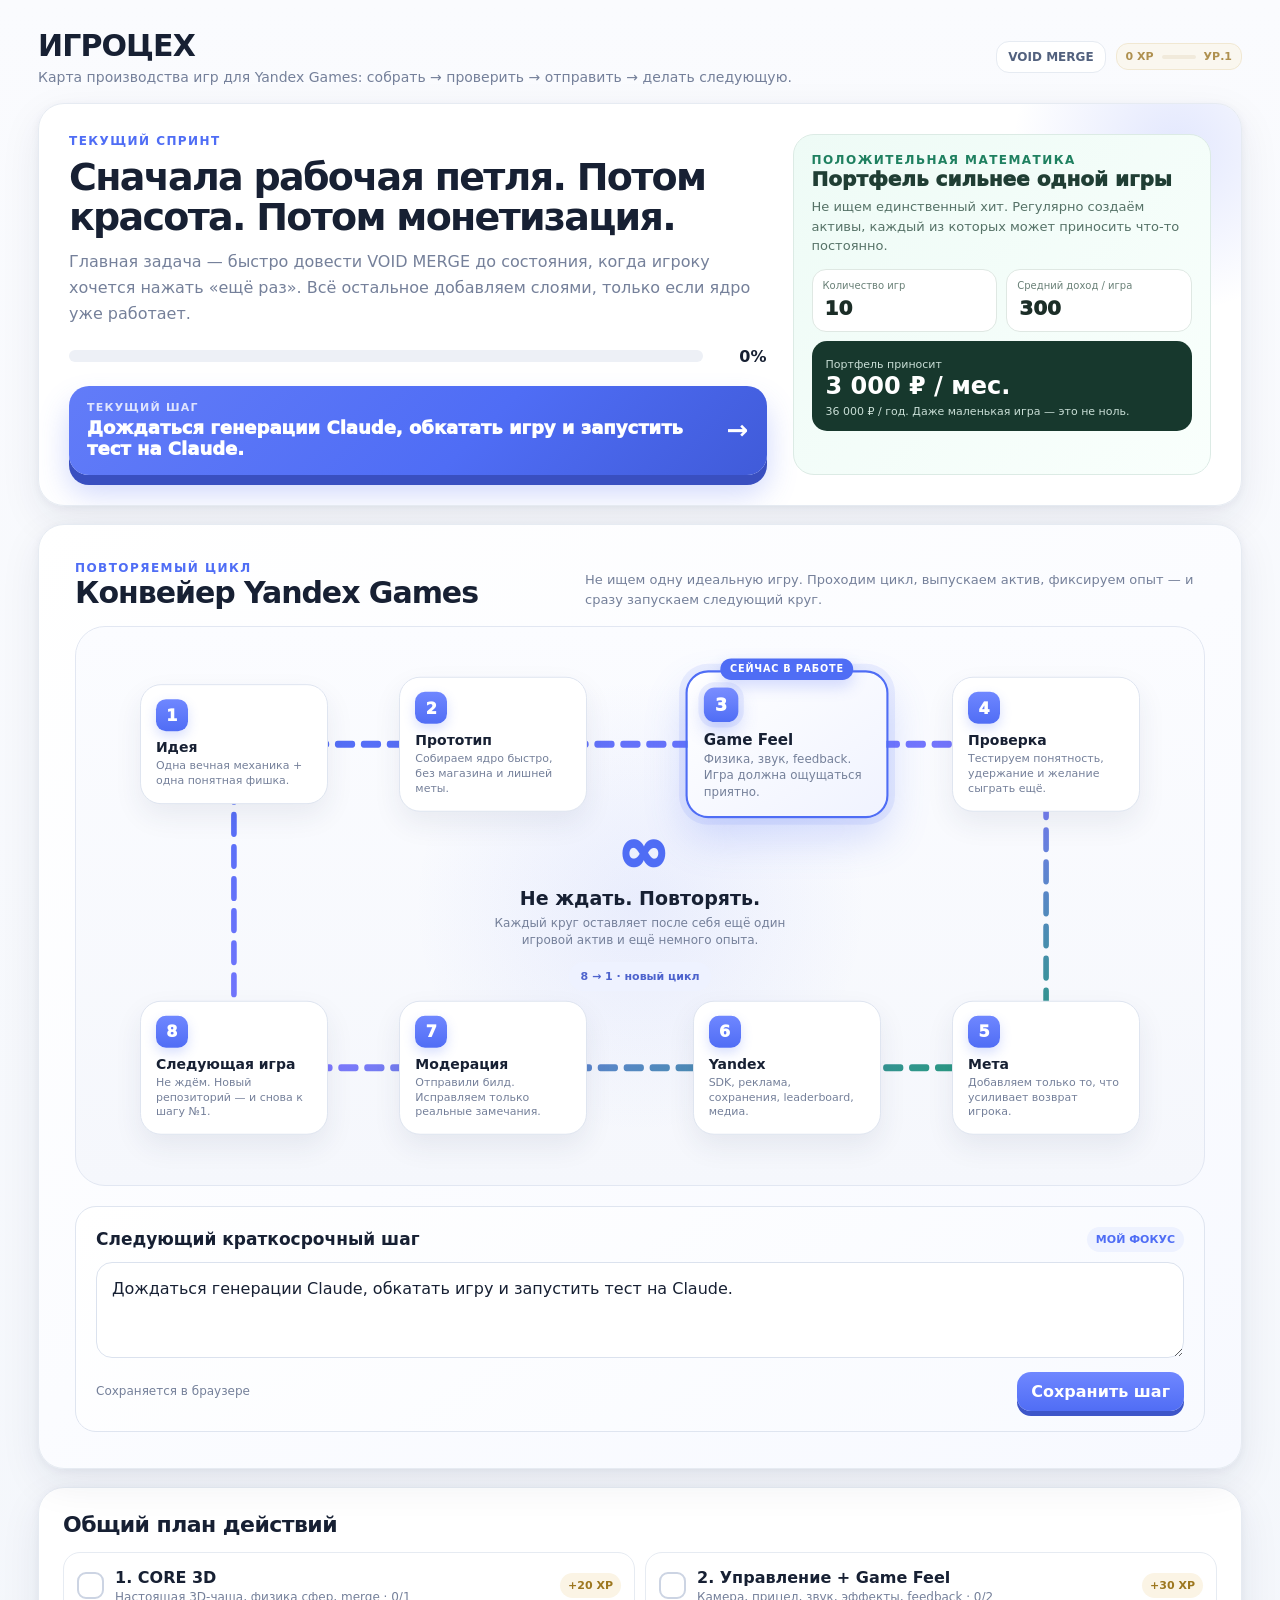
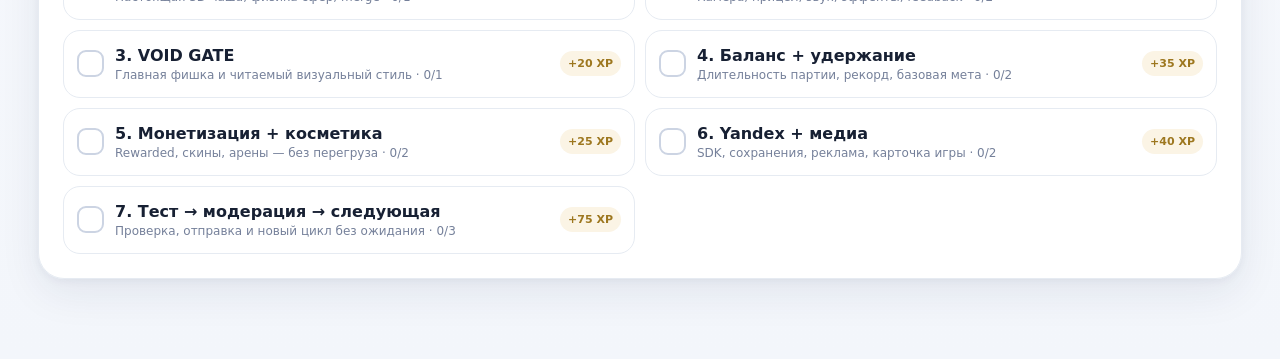
==== commit 24fe8b04: "Restructure Igrotsekh around sprint, pipeline and current focus" ====
--- a/index.html
+++ b/index.html
@@ -9,140 +9,111 @@
 <meta name="theme-color" content="#f5f7fb">
 <style>
 :root{
-  --bg:#f5f7fb; --card:#ffffff; --ink:#172033; --muted:#75809a; --line:#e6ebf2;
-  --accent:#4f6df5; --accent2:#6f8cff; --green:#1f9d72; --gold:#d8a83f; --soft:#eef2ff;
-  --shadow:0 14px 40px rgba(27,39,76,.08),0 2px 8px rgba(27,39,76,.05);
+  --bg:#f5f7fb;--card:#fff;--ink:#172033;--muted:#75809a;--line:#e6ebf2;
+  --accent:#4f6df5;--accent2:#6f8cff;--green:#1f9d72;--gold:#d8a83f;--soft:#eef2ff;
+  --shadow:0 14px 40px rgba(27,39,76,.08),0 2px 8px rgba(27,39,76,.05)
 }
 *{box-sizing:border-box}
 body{margin:0;font-family:Inter,ui-sans-serif,system-ui,-apple-system,Segoe UI,Roboto,Arial;background:linear-gradient(180deg,#fafbfe 0%,#f3f6fb 100%);color:var(--ink)}
-button,input{font:inherit}
-.wrap{max-width:1180px;margin:auto;padding:28px 18px 80px}
+button,input,textarea{font:inherit}
+.wrap{max-width:1240px;margin:auto;padding:28px 18px 80px}
 .top{display:flex;align-items:center;justify-content:space-between;gap:16px;margin-bottom:18px}
 .brand h1{margin:0;font-size:30px;letter-spacing:-.03em}
 .brand p{margin:6px 0 0;color:var(--muted);font-size:14px}
-.badge{padding:10px 14px;border:1px solid var(--line);background:#fff;border-radius:16px;box-shadow:var(--shadow);font-weight:700;font-size:13px}
-.play-main{display:inline-flex;align-items:center;justify-content:center;text-decoration:none;background:linear-gradient(180deg,#6f87ff,#506df5);color:#fff;padding:12px 18px;border-radius:16px;font-weight:900;box-shadow:0 8px 0 #3d55c9,0 12px 24px rgba(79,109,245,.25);white-space:nowrap}
-.play-main:active{transform:translateY(6px);box-shadow:0 2px 0 #3d55c9,0 6px 14px rgba(79,109,245,.2)}
-.top-actions{display:flex;gap:10px;align-items:center;flex-wrap:wrap;justify-content:flex-end}
-.hero{display:grid;grid-template-columns:1.25fr .75fr;gap:18px;margin:20px 0}
-.card{background:rgba(255,255,255,.96);border:1px solid var(--line);border-radius:24px;box-shadow:var(--shadow)}
-.hero-main{padding:26px;position:relative;overflow:hidden}
-.hero-main:after{content:"";position:absolute;width:230px;height:230px;border-radius:50%;right:-60px;top:-70px;background:radial-gradient(circle,rgba(79,109,245,.16),rgba(79,109,245,0) 70%)}
-.eyebrow{font-size:12px;letter-spacing:.12em;text-transform:uppercase;color:var(--accent);font-weight:800}
-.hero-main h2{font-size:34px;line-height:1.05;margin:10px 0 12px;max-width:720px;letter-spacing:-.04em}
-.hero-main p{color:var(--muted);line-height:1.6;max-width:760px}
-.progress-row{display:flex;align-items:center;gap:12px;margin-top:18px}
+.top-actions{display:flex;align-items:center;gap:10px}
+.badge{padding:8px 11px;border:1px solid var(--line);background:#fff;border-radius:13px;font-weight:800;font-size:12px;color:#52617e}
+.reward-mini{display:flex;align-items:center;gap:8px;padding:6px 9px;border-radius:12px;color:#9a731f;font-size:11px;font-weight:900;background:#fbf7ec;border:1px solid #efe3c6;opacity:.78}
+.reward-mini i{display:block;width:34px;height:4px;border-radius:99px;background:#efe6d2;overflow:hidden}
+.reward-mini i:after{content:"";display:block;height:100%;width:var(--reward,0%);background:#d8a83f}
+.card{background:rgba(255,255,255,.97);border:1px solid var(--line);border-radius:26px;box-shadow:var(--shadow)}
+.eyebrow{font-size:12px;letter-spacing:.12em;text-transform:uppercase;color:var(--accent);font-weight:900}
+.hero-main{padding:30px;position:relative;overflow:hidden;margin:18px 0}
+.hero-main:after{content:"";position:absolute;width:330px;height:330px;border-radius:50%;right:-100px;top:-120px;background:radial-gradient(circle,rgba(79,109,245,.16),rgba(79,109,245,0) 70%);pointer-events:none}
+.hero-grid{display:grid;grid-template-columns:1.25fr .75fr;gap:26px;position:relative;z-index:1}
+.hero-main h2{font-size:38px;line-height:1.04;margin:10px 0 12px;max-width:760px;letter-spacing:-.045em}
+.hero-main p{color:var(--muted);line-height:1.62;max-width:780px;margin:0}
+.progress-row{display:flex;align-items:center;gap:12px;margin-top:20px}
 .progress{height:12px;background:#edf0f6;border-radius:999px;overflow:hidden;flex:1}
-.progress>i{display:block;height:100%;background:linear-gradient(90deg,var(--accent),#7c91ff);width:0%;transition:.35s}
-.progress-label{font-weight:800;min-width:52px;text-align:right}
-.reward-card{padding:24px;display:flex;flex-direction:column;justify-content:space-between;background:linear-gradient(145deg,#fff 0%,#faf7ee 100%)}
-.reward-card .xp{font-size:38px;font-weight:900;letter-spacing:-.04em;color:#a17418}
-.reward-card .small{color:var(--muted);font-size:13px}
-.reward-meter{height:10px;background:#efe9da;border-radius:999px;overflow:hidden;margin-top:10px}
-.reward-meter i{display:block;height:100%;width:0;background:linear-gradient(90deg,#d7aa45,#f1c96c);transition:.35s}
-.grid{display:grid;grid-template-columns:1fr 1fr;gap:18px}
-.section{padding:22px}
-.section h3{margin:0 0 14px;font-size:20px;letter-spacing:-.02em}
-.motivation{grid-column:1/-1;padding:20px 22px;background:linear-gradient(135deg,#eefbf6,#f7fffb);border-color:#d9efe6}
-.math-title{font-weight:900;font-size:21px;margin-bottom:6px}
-.math-copy{color:#497064;line-height:1.55}
-.math-box{display:flex;gap:12px;flex-wrap:wrap;margin-top:14px}
-.math-input{flex:1;min-width:180px;background:white;border:1px solid #dfe8e3;border-radius:16px;padding:13px}
-.math-input label{display:block;color:#698077;font-size:12px;margin-bottom:6px}
-.math-input input{width:100%;border:0;outline:0;font-size:22px;font-weight:900;color:#1b2d27;background:transparent}
-.math-result{flex:1.2;min-width:220px;border-radius:16px;padding:14px 16px;background:#17382d;color:#fff}
-.math-result strong{display:block;font-size:28px}
-.math-result span{font-size:12px;color:#c9ded6}
-.calendar-head{display:flex;justify-content:space-between;align-items:center;margin-bottom:12px}
-.month{font-weight:900}
-.calendar{display:grid;grid-template-columns:repeat(7,1fr);gap:8px}
-.dow{font-size:11px;text-align:center;color:var(--muted);padding:4px}
-.day{border:1px solid var(--line);background:#fff;border-radius:14px;min-height:70px;padding:8px;cursor:pointer;transition:.18s;position:relative}
-.day:hover{transform:translateY(-2px);box-shadow:0 8px 20px rgba(40,55,90,.09)}
-.day.dim{opacity:.35}
-.day.today{outline:2px solid #b7c3ff}
-.day .n{font-weight:800;font-size:13px}
-.day .dot{width:7px;height:7px;border-radius:50%;background:var(--accent);position:absolute;right:8px;top:9px}
-.day.done .dot{background:var(--green)}
-.day .mini{font-size:10px;color:var(--muted);margin-top:8px;line-height:1.2}
-.day.has-task{background:linear-gradient(180deg,#fff,#f8faff)}
-.day.has-task .mini{color:#52617e;font-weight:700}
-.day.done{background:linear-gradient(180deg,#f7fffb,#f1fbf6)}
-.day.done .mini{text-decoration:line-through;color:#7d968c}
-.day.past:not(.has-task){opacity:.58}
-.project-pair{min-height:590px;height:590px;overflow:hidden}
-.plan{display:flex;flex-direction:column;gap:9px}
-.task{border:1px solid var(--line);border-radius:16px;padding:11px 12px;display:flex;align-items:center;gap:11px;background:#fff;cursor:pointer;transition:.18s;min-height:61px}
-.task:hover{transform:translateY(-1px);box-shadow:0 8px 20px rgba(35,48,79,.07)}
-.check{width:26px;height:26px;border-radius:9px;border:2px solid #ccd4e3;background:#fff;display:grid;place-items:center;flex:none;font-size:14px;color:#fff;transition:.2s}
-.task.done .check{background:var(--green);border-color:var(--green)}
-.task.done .check:after{content:"✓"}
-.task.done .task-title{text-decoration:line-through;color:#8b94a7}
-.task-main{min-width:0;flex:1}
-.task-title{font-weight:850}
-.task-meta{font-size:12px;color:var(--muted);margin-top:3px}
-.task-xp{font-size:12px;font-weight:800;color:#a17418;background:#fbf4e5;padding:6px 9px;border-radius:999px}
-.loop-section{grid-column:1/-1;padding:34px;overflow:hidden;position:relative;background:linear-gradient(145deg,#ffffff 0%,#f7f9ff 100%)}
-.next-step-box{margin-top:20px;padding:18px;border:1px solid #dfe5f0;border-radius:20px;background:linear-gradient(145deg,#fff,#f8faff)}
+.progress>i{display:block;height:100%;background:linear-gradient(90deg,var(--accent),#7c91ff);width:0;transition:.35s}
+.progress-label{font-weight:900;min-width:52px;text-align:right}
+.current-step-button{margin-top:20px;width:100%;min-height:72px;border:0;border-radius:20px;padding:15px 18px;display:flex;align-items:center;justify-content:space-between;gap:16px;text-align:left;background:linear-gradient(135deg,#627cf8 0%,#4f6df5 58%,#405bd9 100%);color:#fff;box-shadow:0 10px 0 #394fc0,0 18px 30px rgba(79,109,245,.28);cursor:pointer;transition:.14s}
+.current-step-button:hover{transform:translateY(-1px);box-shadow:0 11px 0 #394fc0,0 20px 34px rgba(79,109,245,.31)}
+.current-step-button:active{transform:translateY(7px);box-shadow:0 3px 0 #394fc0,0 10px 20px rgba(79,109,245,.22)}
+.current-step-button .label{font-size:11px;letter-spacing:.11em;font-weight:900;opacity:.8}
+.current-step-button .value{font-size:18px;font-weight:950;margin-top:3px;line-height:1.2}
+.current-step-button .arrow{font-size:26px;font-weight:900}
+.math-panel{padding:18px;border:1px solid #dcebe5;border-radius:21px;background:linear-gradient(135deg,#eefbf6,#f9fffc)}
+.math-title{font-weight:950;font-size:20px;margin-bottom:6px;color:#203e34}
+.math-copy{color:#567267;line-height:1.5;font-size:13px}
+.math-box{display:grid;grid-template-columns:1fr 1fr;gap:9px;margin-top:13px}
+.math-input{background:#fff;border:1px solid #dfe8e3;border-radius:14px;padding:10px}
+.math-input label{display:block;color:#698077;font-size:10px;margin-bottom:4px}
+.math-input input{width:100%;border:0;outline:0;font-size:20px;font-weight:950;color:#1b2d27;background:transparent}
+.math-result{grid-column:1/-1;border-radius:15px;padding:12px 14px;background:#17382d;color:#fff}
+.math-result strong{display:block;font-size:24px}
+.math-result span{font-size:11px;color:#c9ded6}
+.grid{display:grid;grid-template-columns:1fr;gap:18px}
+.loop-section{padding:36px;overflow:hidden;position:relative;background:linear-gradient(145deg,#fff 0%,#f7f9ff 100%)}
+.loop-head{display:flex;align-items:flex-end;justify-content:space-between;gap:20px;margin-bottom:16px}
+.loop-head h3{font-size:30px;margin:0;letter-spacing:-.035em}
+.loop-head p{max-width:620px;margin:0;color:var(--muted);line-height:1.55;font-size:13px}
+.loop-board{position:relative;height:560px;border:1px solid #e2e7f2;border-radius:30px;background:radial-gradient(circle at 50% 50%,rgba(79,109,245,.09),rgba(79,109,245,0) 36%),linear-gradient(180deg,#fbfcff 0%,#f5f7fc 100%);overflow:hidden}
+.loop-svg{position:absolute;inset:0;width:100%;height:100%}
+.loop-path{fill:none;stroke:url(#loopGrad);stroke-width:5;stroke-linecap:round;stroke-linejoin:round;stroke-dasharray:13 10;animation:flow 14s linear infinite}
+@keyframes flow{to{stroke-dashoffset:-220}}
+.loop-node{position:absolute;width:188px;min-height:102px;transform:translate(-50%,-50%);background:#fff;border:1px solid #dfe5f0;border-radius:21px;padding:14px 15px;box-shadow:0 12px 28px rgba(33,48,83,.08);z-index:2;cursor:pointer;transition:transform .2s,border-color .2s,box-shadow .2s,background .2s;user-select:none}
+.loop-node:hover{border-color:#c6d0ff;box-shadow:0 14px 32px rgba(33,48,83,.12)}
+.loop-node.active{transform:translate(-50%,-50%) scale(1.08);border:2px solid var(--accent);background:linear-gradient(145deg,#fff 0%,#f0f3ff 100%);box-shadow:0 0 0 6px rgba(79,109,245,.10),0 18px 38px rgba(79,109,245,.22);z-index:5;animation:activeStagePulse 2.8s ease-in-out infinite}
+.loop-node.active .num{background:linear-gradient(180deg,#7b8fff,#4f6df5);box-shadow:0 0 0 5px rgba(79,109,245,.10),0 8px 18px rgba(79,109,245,.3)}
+.loop-node.active:after{content:"СЕЙЧАС В РАБОТЕ";position:absolute;left:50%;top:-13px;transform:translateX(-50%);white-space:nowrap;padding:5px 9px;border-radius:999px;background:var(--accent);color:#fff;font-size:9px;letter-spacing:.08em;font-weight:900;box-shadow:0 6px 14px rgba(79,109,245,.24)}
+@keyframes activeStagePulse{0%,100%{box-shadow:0 0 0 6px rgba(79,109,245,.10),0 18px 38px rgba(79,109,245,.22)}50%{box-shadow:0 0 0 11px rgba(79,109,245,.05),0 18px 42px rgba(79,109,245,.28)}}
+.loop-node .num{width:32px;height:32px;border-radius:10px;display:grid;place-items:center;background:linear-gradient(180deg,#6f87ff,#506df5);color:#fff;font-weight:950;box-shadow:0 5px 12px rgba(79,109,245,.22);margin-bottom:8px}
+.loop-node b{font-size:14px;display:block}
+.loop-node span{display:block;font-size:11px;color:var(--muted);line-height:1.35;margin-top:4px}
+.loop-node.n1{left:14%;top:21%}.loop-node.n2{left:37%;top:21%}.loop-node.n3{left:63%;top:21%}.loop-node.n4{left:86%;top:21%}
+.loop-node.n5{left:86%;top:79%}.loop-node.n6{left:63%;top:79%}.loop-node.n7{left:37%;top:79%}.loop-node.n8{left:14%;top:79%}
+.loop-core{position:absolute;left:50%;top:50%;transform:translate(-50%,-50%);width:300px;text-align:center;z-index:3}
+.loop-core .infinity{font-size:62px;line-height:1;font-weight:950;color:var(--accent);letter-spacing:-.08em}
+.loop-core b{display:block;font-size:19px;margin-top:4px}
+.loop-core span{display:block;color:var(--muted);font-size:12px;line-height:1.45;margin-top:6px}
+.loop-tag{display:inline-flex;margin-top:12px;padding:8px 11px;border-radius:999px;background:#eef2ff;color:#4d63cd;font-size:11px;font-weight:850}
+.next-step-box{margin-top:20px;padding:20px;border:1px solid #dfe5f0;border-radius:21px;background:linear-gradient(145deg,#fff,#f8faff)}
 .next-step-head{display:flex;align-items:center;justify-content:space-between;gap:12px;margin-bottom:10px}
-.next-step-head b{font-size:16px}
-.next-step-head span{font-size:11px;font-weight:850;color:var(--accent);background:#eef2ff;padding:6px 9px;border-radius:999px}
-.next-step-box textarea{width:100%;min-height:92px;resize:vertical;border:1px solid #dbe2ee;border-radius:16px;padding:14px 15px;background:#fff;color:var(--ink);outline:none;font:inherit;line-height:1.5}
+.next-step-head b{font-size:17px}.next-step-head span{font-size:11px;font-weight:900;color:var(--accent);background:#eef2ff;padding:6px 9px;border-radius:999px}
+.next-step-box textarea{width:100%;min-height:96px;resize:vertical;border:1px solid #dbe2ee;border-radius:16px;padding:14px 15px;background:#fff;color:var(--ink);outline:none;line-height:1.5}
 .next-step-box textarea:focus{border-color:#aebcff;box-shadow:0 0 0 4px rgba(79,109,245,.08)}
 .next-step-actions{display:flex;justify-content:space-between;align-items:center;gap:12px;flex-wrap:wrap;margin-top:10px}
 .next-step-status{font-size:12px;color:var(--muted)}
-.next-step-save{border:0;border-radius:14px;padding:10px 14px;font-weight:850;background:linear-gradient(180deg,#6f87ff,#506df5);color:#fff;cursor:pointer;box-shadow:0 5px 0 #3d55c9}
+.next-step-save{border:0;border-radius:14px;padding:10px 14px;font-weight:900;background:linear-gradient(180deg,#6f87ff,#506df5);color:#fff;cursor:pointer;box-shadow:0 5px 0 #3d55c9}
 .next-step-save:active{transform:translateY(4px);box-shadow:0 1px 0 #3d55c9}
-.loop-head{display:flex;align-items:flex-end;justify-content:space-between;gap:20px;margin-bottom:14px}
-.loop-head h3{font-size:26px;margin:0;letter-spacing:-.03em}
-.loop-head p{max-width:600px;margin:0;color:var(--muted);line-height:1.55;font-size:13px}
-.loop-board{position:relative;height:520px;border:1px solid #e2e7f2;border-radius:28px;background:
-radial-gradient(circle at 50% 50%,rgba(79,109,245,.08),rgba(79,109,245,0) 34%),
-linear-gradient(180deg,#fbfcff 0%,#f5f7fc 100%);overflow:hidden}
-.loop-svg{position:absolute;inset:0;width:100%;height:100%}
-.loop-path{fill:none;stroke:url(#loopGrad);stroke-width:5;stroke-linecap:round;stroke-linejoin:round;stroke-dasharray:13 10;animation:flow 14s linear infinite}
-@keyframes flow{to{stroke-dashoffset:-220}}
-.loop-node{position:absolute;width:172px;min-height:92px;transform:translate(-50%,-50%);background:#fff;border:1px solid #dfe5f0;border-radius:20px;padding:13px 14px;box-shadow:0 12px 28px rgba(33,48,83,.08);z-index:2;cursor:pointer;transition:transform .2s ease,border-color .2s ease,box-shadow .2s ease,background .2s ease;user-select:none}
-.loop-node:hover{border-color:#c6d0ff;box-shadow:0 14px 32px rgba(33,48,83,.12)}
-.loop-node.active{transform:translate(-50%,-50%) scale(1.07);border:2px solid var(--accent);background:linear-gradient(145deg,#fff 0%,#f0f3ff 100%);box-shadow:0 0 0 6px rgba(79,109,245,.10),0 18px 38px rgba(79,109,245,.22);z-index:5}
-.loop-node.active .num{background:linear-gradient(180deg,#7b8fff,#4f6df5);box-shadow:0 0 0 5px rgba(79,109,245,.10),0 8px 18px rgba(79,109,245,.3)}
-.loop-node.active:after{content:"СЕЙЧАС В РАБОТЕ";position:absolute;left:50%;top:-13px;transform:translateX(-50%);white-space:nowrap;padding:5px 9px;border-radius:999px;background:var(--accent);color:#fff;font-size:9px;letter-spacing:.08em;font-weight:900;box-shadow:0 6px 14px rgba(79,109,245,.24)}
-.loop-node:focus-visible{outline:3px solid rgba(79,109,245,.28);outline-offset:4px}
-@keyframes activeStagePulse{0%,100%{box-shadow:0 0 0 6px rgba(79,109,245,.10),0 18px 38px rgba(79,109,245,.22)}50%{box-shadow:0 0 0 10px rgba(79,109,245,.05),0 18px 42px rgba(79,109,245,.28)}}
-.loop-node.active{animation:activeStagePulse 2.8s ease-in-out infinite}
-.loop-node .num{width:30px;height:30px;border-radius:10px;display:grid;place-items:center;background:linear-gradient(180deg,#6f87ff,#506df5);color:#fff;font-weight:900;box-shadow:0 5px 12px rgba(79,109,245,.22);margin-bottom:8px}
-.loop-node b{font-size:13px;display:block}
-.loop-node span{display:block;font-size:11px;color:var(--muted);line-height:1.35;margin-top:4px}
-.loop-node.n1{left:14%;top:22%}.loop-node.n2{left:37%;top:22%}.loop-node.n3{left:63%;top:22%}.loop-node.n4{left:86%;top:22%}
-.loop-node.n5{left:86%;top:78%}.loop-node.n6{left:63%;top:78%}.loop-node.n7{left:37%;top:78%}.loop-node.n8{left:14%;top:78%}
-.loop-core{position:absolute;left:50%;top:50%;transform:translate(-50%,-50%);width:280px;text-align:center;z-index:3}
-.loop-core .infinity{font-size:54px;line-height:1;font-weight:950;color:var(--accent);letter-spacing:-.08em}
-.loop-core b{display:block;font-size:18px;margin-top:4px}
-.loop-core span{display:block;color:var(--muted);font-size:12px;line-height:1.45;margin-top:6px}
-.loop-tag{display:inline-flex;margin-top:12px;padding:8px 11px;border-radius:999px;background:#eef2ff;color:#4d63cd;font-size:11px;font-weight:850}
-.btn3d{border:0;border-radius:16px;padding:12px 16px;font-weight:850;background:linear-gradient(180deg,#6f87ff,#506df5);color:white;box-shadow:0 8px 0 #3d55c9,0 12px 24px rgba(79,109,245,.25);cursor:pointer;transition:.12s;position:relative}
-.btn3d:active{transform:translateY(6px);box-shadow:0 2px 0 #3d55c9,0 6px 14px rgba(79,109,245,.2)}
-.btn-light{background:linear-gradient(180deg,#fff,#f5f7fb);color:var(--ink);box-shadow:0 6px 0 #dfe4ee,0 10px 20px rgba(35,48,79,.08);border:1px solid #e4e8f0}
+.section{padding:24px}
+.section h3{margin:0 0 15px;font-size:22px;letter-spacing:-.025em}
+.plan{display:grid;grid-template-columns:1fr 1fr;gap:10px}
+.task{border:1px solid var(--line);border-radius:17px;padding:12px 13px;display:flex;align-items:center;gap:11px;background:#fff;cursor:pointer;transition:.18s;min-height:68px}
+.task:hover{transform:translateY(-1px);box-shadow:0 8px 20px rgba(35,48,79,.07)}
+.check{width:27px;height:27px;border-radius:9px;border:2px solid #ccd4e3;background:#fff;display:grid;place-items:center;flex:none;font-size:14px;color:#fff;transition:.2s}
+.task.done .check{background:var(--green);border-color:var(--green)}.task.done .check:after{content:"✓"}
+.task.done .task-title{text-decoration:line-through;color:#8b94a7}
+.task-main{min-width:0;flex:1}.task-title{font-weight:900}.task-meta{font-size:12px;color:var(--muted);margin-top:3px}
+.task-xp{font-size:11px;font-weight:900;color:#9d771f;background:#fbf4e5;padding:6px 8px;border-radius:999px}
+.modal{position:fixed;inset:0;background:rgba(17,25,42,.42);display:none;align-items:center;justify-content:center;padding:18px;z-index:20}
+.modal.open{display:flex}.sheet{width:min(660px,100%);max-height:88vh;overflow:auto;background:#fff;border-radius:25px;padding:25px;box-shadow:0 30px 80px rgba(20,30,55,.22)}
+.sheet h3{font-size:27px;margin:6px 0 10px}.sheet p{color:#606b81;line-height:1.65}.sheet ul{padding-left:20px;color:#4d586d;line-height:1.65}
+.sheet .close{float:right;border:0;background:#f0f3f8;width:38px;height:38px;border-radius:12px;cursor:pointer}
+.modal-step{padding:16px;border-radius:18px;background:#f5f7ff;border:1px solid #e1e6fb;font-size:17px;font-weight:850;line-height:1.5;color:#2b3650;margin:14px 0}
 .toolbar{display:flex;gap:10px;flex-wrap:wrap;margin-top:14px}
-.modal{position:fixed;inset:0;background:rgba(17,25,42,.38);display:none;align-items:center;justify-content:center;padding:18px;z-index:20}
-.modal.open{display:flex}
-.sheet{width:min(620px,100%);max-height:88vh;overflow:auto;background:#fff;border-radius:24px;padding:24px;box-shadow:0 30px 80px rgba(20,30,55,.22)}
-.sheet h3{font-size:26px;margin:6px 0 10px}
-.sheet p{color:#606b81;line-height:1.65}
-.sheet ul{padding-left:20px;color:#4d586d;line-height:1.65}
-.sheet .close{float:right;border:0;background:#f0f3f8;width:38px;height:38px;border-radius:12px;cursor:pointer}
-.footer-note{margin-top:18px;color:#8791a4;font-size:12px;text-align:center}
-@media(max-width:860px){
-.hero,.grid{grid-template-columns:1fr}.hero-main h2{font-size:29px}
-.project-pair{height:auto;min-height:0}
-.loop-board{height:auto;display:grid;grid-template-columns:1fr 1fr;gap:10px;padding:16px}
-.loop-svg,.loop-core{display:none}
-.loop-node{position:static;transform:none;width:auto;min-height:0}
-.loop-node.active{transform:none}
+.btn3d{border:0;border-radius:16px;padding:12px 16px;font-weight:900;background:linear-gradient(180deg,#6f87ff,#506df5);color:white;box-shadow:0 6px 0 #3d55c9;cursor:pointer}
+.btn-light{background:linear-gradient(180deg,#fff,#f5f7fb);color:var(--ink);box-shadow:0 5px 0 #dfe4ee;border:1px solid #e4e8f0}
+@media(max-width:900px){
+  .hero-grid{grid-template-columns:1fr}.plan{grid-template-columns:1fr}
+  .loop-board{height:auto;display:grid;grid-template-columns:1fr 1fr;gap:10px;padding:18px}
+  .loop-svg,.loop-core{display:none}.loop-node,.loop-node.active{position:static;transform:none;width:auto;min-height:0}
 }
 @media(max-width:560px){
-.wrap{padding:18px 12px 60px}.top{align-items:flex-start}.brand h1{font-size:24px}.calendar{gap:5px}.day{min-height:62px;padding:6px}.day .mini{display:none}.hero-main,.reward-card,.section{padding:18px}
-.loop-section{padding:18px}.loop-head{align-items:flex-start;flex-direction:column}.loop-board{grid-template-columns:1fr}
+  .wrap{padding:18px 12px 60px}.top{align-items:flex-start}.brand h1{font-size:24px}.brand p{font-size:12px}
+  .top-actions{flex-direction:column;align-items:flex-end;gap:6px}.hero-main{padding:20px}.hero-main h2{font-size:29px}
+  .loop-section{padding:18px}.loop-head{align-items:flex-start;flex-direction:column}.loop-board{grid-template-columns:1fr}
+  .math-box{grid-template-columns:1fr}.math-result{grid-column:auto}
 }
 </style>
 </head>
@@ -154,66 +125,45 @@
       <p>Карта производства игр для Yandex Games: собрать → проверить → отправить → делать следующую.</p>
     </div>
     <div class="top-actions">
-      <div class="badge">Проект: VOID MERGE</div>
-      <a class="play-main" href="game.html">▶ ИГРАТЬ В VOID MERGE</a>
+      <div class="badge">VOID MERGE</div>
+      <div class="reward-mini"><span id="xpMini">0 XP</span><i id="rewardMini"></i><span id="levelMini">УР.1</span></div>
     </div>
   </div>
 
-  <div class="hero">
-    <div class="card hero-main">
-      <div class="eyebrow">Текущий спринт</div>
-      <h2>Сначала рабочая петля. Потом красота. Потом монетизация.</h2>
-      <p>Главная задача — быстро довести VOID MERGE до состояния, когда игроку хочется нажать «ещё раз». Всё остальное добавляем слоями, только если ядро уже работает.</p>
-      <div class="progress-row">
-        <div class="progress"><i id="progressFill"></i></div>
-        <div class="progress-label" id="progressLabel">0%</div>
-      </div>
-      <div class="toolbar">
-        <button class="btn3d" onclick="openCurrent()">Текущий шаг</button>\n        <a href="game.html" style="text-decoration:none"><button class="btn3d" type="button">Открыть игру</button></a>
-        <button class="btn3d btn-light" onclick="resetToday()">Фокус на сегодня</button>
+  <section class="card hero-main">
+    <div class="hero-grid">
+      <div>
+        <div class="eyebrow">Текущий спринт</div>
+        <h2>Сначала рабочая петля. Потом красота. Потом монетизация.</h2>
+        <p>Главная задача — быстро довести VOID MERGE до состояния, когда игроку хочется нажать «ещё раз». Всё остальное добавляем слоями, только если ядро уже работает.</p>
+        <div class="progress-row">
+          <div class="progress"><i id="progressFill"></i></div>
+          <div class="progress-label" id="progressLabel">0%</div>
+        </div>
+        <button class="current-step-button" type="button" id="currentStepButton">
+          <div>
+            <div class="label">ТЕКУЩИЙ ШАГ</div>
+            <div class="value" id="currentStepPreview">Открыть текущий фокус</div>
+          </div>
+          <div class="arrow">→</div>
+        </button>
+      </div>
+
+      <div class="math-panel">
+        <div class="eyebrow" style="color:#1f8060">Положительная математика</div>
+        <div class="math-title">Портфель сильнее одной игры</div>
+        <div class="math-copy">Не ищем единственный хит. Регулярно создаём активы, каждый из которых может приносить что-то постоянно.</div>
+        <div class="math-box">
+          <div class="math-input"><label>Количество игр</label><input id="gamesCount" type="number" min="1" value="10"></div>
+          <div class="math-input"><label>Средний доход / игра</label><input id="perGame" type="number" min="0" value="300"></div>
+          <div class="math-result"><span>Портфель приносит</span><strong id="portfolioMonth">3 000 ₽ / мес.</strong><span id="portfolioYear">36 000 ₽ / год.</span></div>
+        </div>
       </div>
     </div>
-    <div class="card reward-card">
-      <div>
-        <div class="eyebrow" style="color:#a17418">Система наград</div>
-        <div class="xp" id="xp">0 XP</div>
-        <div class="small" id="levelText">Уровень 1 · Старт конвейера</div>
-        <div class="reward-meter"><i id="rewardFill"></i></div>
-      </div>
-      <div class="small" style="margin-top:18px">Каждый закрытый шаг остаётся в истории — мы его перечёркиваем, а не удаляем.</div>
-    </div>
-  </div>
+  </section>
 
   <div class="grid">
-    <div class="card motivation">
-      <div class="math-title">Положительная математика портфеля</div>
-      <div class="math-copy">Одна игра может приносить мало. Портфель игр меняет математику. Наша цель — не искать «единственный хит», а регулярно создавать активы, каждый из которых может приносить что-то постоянно.</div>
-      <div class="math-box">
-        <div class="math-input"><label>Количество игр</label><input id="gamesCount" type="number" min="1" value="10" /></div>
-        <div class="math-input"><label>Средний доход с игры / мес.</label><input id="perGame" type="number" min="0" value="300" /></div>
-        <div class="math-result"><span>Портфель приносит</span><strong id="portfolioMonth">3 000 ₽ / мес.</strong><span id="portfolioYear">36 000 ₽ / год. Даже маленькая игра — это не ноль.</span></div>
-      </div>
-    </div>
-
-    <div class="card section project-pair">
-      <div class="calendar-head">
-    <h3>Календарь проекта</h3>
-    <div style="display:flex;align-items:center;gap:8px">
-      <button class="btn3d btn-light" style="padding:7px 10px;box-shadow:0 4px 0 #dfe4ee" onclick="changeMonth(-1)">←</button>
-      <div class="month" id="monthTitle"></div>
-      <button class="btn3d btn-light" style="padding:7px 10px;box-shadow:0 4px 0 #dfe4ee" onclick="changeMonth(1)">→</button>
-    </div>
-  </div>
-      <div class="calendar" id="calendar"></div>
-      <div class="footer-note">Нажми на день — откроется задача и подробный план.</div>
-    </div>
-
-    <div class="card section project-pair">
-      <h3>Общий план действий</h3>
-      <div class="plan" id="taskList"></div>
-    </div>
-
-    <div class="card loop-section">
+    <section class="card loop-section">
       <div class="loop-head">
         <div>
           <div class="eyebrow">Повторяемый цикл</div>
@@ -226,18 +176,12 @@
         <svg class="loop-svg" viewBox="0 0 1000 400" preserveAspectRatio="none" aria-hidden="true">
           <defs>
             <linearGradient id="loopGrad" x1="0" y1="0" x2="1" y2="1">
-              <stop offset="0%" stop-color="#4f6df5"/>
-              <stop offset="55%" stop-color="#7e78ff"/>
-              <stop offset="100%" stop-color="#1f9d72"/>
+              <stop offset="0%" stop-color="#4f6df5"/><stop offset="55%" stop-color="#7e78ff"/><stop offset="100%" stop-color="#1f9d72"/>
             </linearGradient>
-            <marker id="arrow" markerWidth="9" markerHeight="9" refX="7" refY="3.5" orient="auto">
-              <path d="M0,0 L7,3.5 L0,7 Z" fill="#6579e9"/>
-            </marker>
+            <marker id="arrow" markerWidth="9" markerHeight="9" refX="7" refY="3.5" orient="auto"><path d="M0,0 L7,3.5 L0,7 Z" fill="#6579e9"/></marker>
           </defs>
-          <path class="loop-path" marker-mid="url(#arrow)" marker-end="url(#arrow)"
-            d="M140 88 L370 88 L630 88 L860 88 L860 312 L630 312 L370 312 L140 312 Z"/>
+          <path class="loop-path" marker-mid="url(#arrow)" marker-end="url(#arrow)" d="M140 84 L370 84 L630 84 L860 84 L860 316 L630 316 L370 316 L140 316 Z"/>
         </svg>
-
         <div class="loop-node n1"><div class="num">1</div><b>Идея</b><span>Одна вечная механика + одна понятная фишка.</span></div>
         <div class="loop-node n2"><div class="num">2</div><b>Прототип</b><span>Собираем ядро быстро, без магазина и лишней меты.</span></div>
         <div class="loop-node n3"><div class="num">3</div><b>Game Feel</b><span>Физика, звук, feedback. Игра должна ощущаться приятно.</span></div>
@@ -246,26 +190,27 @@
         <div class="loop-node n6"><div class="num">6</div><b>Yandex</b><span>SDK, реклама, сохранения, leaderboard, медиа.</span></div>
         <div class="loop-node n7"><div class="num">7</div><b>Модерация</b><span>Отправили билд. Исправляем только реальные замечания.</span></div>
         <div class="loop-node n8"><div class="num">8</div><b>Следующая игра</b><span>Не ждём. Новый репозиторий — и снова к шагу №1.</span></div>
-
         <div class="loop-core">
-          <div class="infinity">∞</div>
-          <b>Не ждать. Повторять.</b>
+          <div class="infinity">∞</div><b>Не ждать. Повторять.</b>
           <span>Каждый круг оставляет после себя ещё один игровой актив и ещё немного опыта.</span>
           <div class="loop-tag">8 → 1 · новый цикл</div>
         </div>
       </div>
+
       <div class="next-step-box">
-        <div class="next-step-head">
-          <b>Следующий краткосрочный шаг</b>
-          <span>МОЙ ФОКУС</span>
-        </div>
+        <div class="next-step-head"><b>Следующий краткосрочный шаг</b><span>МОЙ ФОКУС</span></div>
         <textarea id="nextStepInput" placeholder="Например: дождаться генерации Claude, обкатать игру и запустить тест на Claude"></textarea>
         <div class="next-step-actions">
           <div class="next-step-status" id="nextStepStatus">Сохраняется в браузере</div>
           <button class="next-step-save" type="button" id="nextStepSave">Сохранить шаг</button>
         </div>
       </div>
-    </div>
+    </section>
+
+    <section class="card section">
+      <h3>Общий план действий</h3>
+      <div class="plan" id="taskList"></div>
+    </section>
   </div>
 </div>
 
@@ -275,6 +220,7 @@
     <div class="eyebrow" id="modalStage">Этап</div>
     <h3 id="modalTitle"></h3>
     <p id="modalText"></p>
+    <div class="modal-step" id="modalStep" style="display:none"></div>
     <ul id="modalList"></ul>
     <div class="toolbar">
       <button class="btn3d" id="modalDone">Отметить выполненным</button>
@@ -285,29 +231,28 @@
 
 <script>
 const tasks=[
-{title:"Ядро игры",meta:"Сфера → столкновение → merge → очки → game over → рестарт",xp:20,day:0,text:"Собрать самую маленькую версию VOID MERGE. Никаких сундуков, магазина и сложной меты.",list:["Круглое поле-реактор","Появление следующей сферы","Физическое столкновение","Одинаковые значения объединяются","Начисление очков","Переполнение = Game Over","Мгновенный рестарт"]},
-{title:"Game Feel",meta:"Сделать merge приятным",xp:15,day:1,text:"Если механика уже работает, добавляем ощущение качества — но без перегруза.",list:["Вспышка при merge","Частицы","Лёгкий bounce","Микро-тряска на крупных merge","Короткий звук","Читаемый feedback"]},
-{title:"Визуальный стиль",meta:"Закрепить первый sci-fi референс",xp:15,day:2,text:"Фиксируем стиль, чтобы больше не метаться между вариантами.",list:["Космический реактор","Чёрный / синий / фиолетовый / оранжевый","Сферы 1 → 2 → 4 → 8 → 16 → 32","NEXT","Score / Best","Лестница уровней слева"]},
-{title:"VOID GATE",meta:"Одна специальная механика",xp:20,day:3,text:"Добавляем ровно одну фишку, которая помогает в сложной ситуации.",list:["Копится заряд","Игрок активирует портал","Портал удаляет одну мешающую сферу","Ясный визуальный эффект","Не ломает баланс"]},
-{title:"Баланс",meta:"Сессия должна жить несколько минут",xp:20,day:4,text:"Настраиваем темп так, чтобы игра не заканчивалась слишком быстро и не была бесконечно простой.",list:["Частота выпадения уровней","Скорость заполнения","Шанс получить 8 / 16 / 32","Средняя длительность партии","Проверка тупиковых состояний"]},
-{title:"Базовая мета",meta:"Рекорд, задания, достижения",xp:15,day:5,text:"Только после того, как сама игра уже приятная.",list:["Локальный рекорд","Сохранение прогресса","3–5 простых заданий","Несколько достижений","Ежедневная серия — только если не мешает"]},
-{title:"Монетизация",meta:"Rewarded без раздражения",xp:15,day:6,text:"Монетизация должна помогать игроку, а не ломать игру.",list:["Продолжить попытку за rewarded","Дополнительный VOID GATE","Редкая межсессионная реклама","Не показывать рекламу в момент концентрации"]},
-{title:"Косметика",meta:"Скины и визуальные награды",xp:10,day:7,text:"Косметика — поздний слой. Не раньше ядра и баланса.",list:["Скины сфер","Варианты реактора","Эффекты merge","Фоны","Сундуки — только если действительно нужны"]},
-{title:"Yandex SDK",meta:"Подготовка к публикации",xp:25,day:8,text:"Подключаем платформенные возможности и готовим релиз.",list:["SDK","Сохранения","Leaderboard","Реклама","RU / EN","Проверка паузы и фокуса вкладки"]},
-{title:"Медиа и карточка",meta:"Обложка, скриншоты, описание",xp:15,day:9,text:"Собираем пакет для витрины Яндекс Игр.",list:["Иконка","Обложка","3–5 скриншотов","Короткое описание","Полное описание","Категория и возрастной рейтинг"]},
-{title:"Тест перед отправкой",meta:"Не полировать бесконечно",xp:20,day:10,text:"Финальная техническая проверка. Исправляем критичное, не занимаемся вечной шлифовкой.",list:["Телефон","ПК","FPS","Звук","Сохранения","Реклама","Перезапуск","Нет блокирующих ошибок"]},
-{title:"Отправить на модерацию",meta:"Релиз — не финал, а переход к следующей игре",xp:30,day:11,text:"Отправляем игру и сразу освобождаем голову.",list:["Загрузка билда","Заполнение формы","Проверка обязательных полей","Отправка","Зафиксировать дату","Перейти к следующему прототипу"]},
-{title:"Game #03 — новая идея",meta:"Не ждать модерацию VOID MERGE",xp:25,day:12,text:"Как только VOID MERGE отправлена, конвейер запускается заново.",list:["Выбрать вечную механику","Сформулировать одну фишку","Создать репозиторий","Собрать карту проекта","Начать ядро"]},
+{title:"Ядро игры",meta:"Сфера → столкновение → merge → очки → game over → рестарт",xp:20,text:"Собрать самую маленькую версию VOID MERGE. Никаких сундуков, магазина и сложной меты.",list:["Круглое поле-реактор","Появление следующей сферы","Физическое столкновение","Одинаковые значения объединяются","Начисление очков","Переполнение = Game Over","Мгновенный рестарт"]},
+{title:"Game Feel",meta:"Сделать merge приятным",xp:15,text:"Если механика уже работает, добавляем ощущение качества — но без перегруза.",list:["Вспышка при merge","Частицы","Лёгкий bounce","Микро-тряска на крупных merge","Короткий звук","Читаемый feedback"]},
+{title:"Визуальный стиль",meta:"Закрепить первый sci-fi референс",xp:15,text:"Фиксируем стиль, чтобы больше не метаться между вариантами.",list:["Космический реактор","Чёрный / синий / фиолетовый / оранжевый","Сферы 1 → 2 → 4 → 8 → 16 → 32","NEXT","Score / Best","Лестница уровней слева"]},
+{title:"VOID GATE",meta:"Одна специальная механика",xp:20,text:"Добавляем ровно одну фишку, которая помогает в сложной ситуации.",list:["Копится заряд","Игрок активирует портал","Портал удаляет одну мешающую сферу","Ясный визуальный эффект","Не ломает баланс"]},
+{title:"Баланс",meta:"Сессия должна жить несколько минут",xp:20,text:"Настраиваем темп так, чтобы игра не заканчивалась слишком быстро и не была бесконечно простой.",list:["Частота выпадения уровней","Скорость заполнения","Шанс получить 8 / 16 / 32","Средняя длительность партии","Проверка тупиковых состояний"]},
+{title:"Базовая мета",meta:"Рекорд, задания, достижения",xp:15,text:"Только после того, как сама игра уже приятная.",list:["Локальный рекорд","Сохранение прогресса","3–5 простых заданий","Несколько достижений","Ежедневная серия — только если не мешает"]},
+{title:"Монетизация",meta:"Rewarded без раздражения",xp:15,text:"Монетизация должна помогать игроку, а не ломать игру.",list:["Продолжить попытку за rewarded","Дополнительный VOID GATE","Редкая межсессионная реклама","Не показывать рекламу в момент концентрации"]},
+{title:"Косметика",meta:"Скины и визуальные награды",xp:10,text:"Косметика — поздний слой. Не раньше ядра и баланса.",list:["Скины сфер","Варианты реактора","Эффекты merge","Фоны","Сундуки — только если действительно нужны"]},
+{title:"Yandex SDK",meta:"Подготовка к публикации",xp:25,text:"Подключаем платформенные возможности и готовим релиз.",list:["SDK","Сохранения","Leaderboard","Реклама","RU / EN","Проверка паузы и фокуса вкладки"]},
+{title:"Медиа и карточка",meta:"Обложка, скриншоты, описание",xp:15,text:"Собираем пакет для витрины Яндекс Игр.",list:["Иконка","Обложка","3–5 скриншотов","Короткое описание","Полное описание","Категория и возрастной рейтинг"]},
+{title:"Тест перед отправкой",meta:"Не полировать бесконечно",xp:20,text:"Финальная техническая проверка. Исправляем критичное, не занимаемся вечной шлифовкой.",list:["Телефон","ПК","FPS","Звук","Сохранения","Реклама","Перезапуск","Нет блокирующих ошибок"]},
+{title:"Отправить на модерацию",meta:"Релиз — не финал, а переход к следующей игре",xp:30,text:"Отправляем игру и сразу освобождаем голову.",list:["Загрузка билда","Заполнение формы","Проверка обязательных полей","Отправка","Зафиксировать дату","Перейти к следующему прототипу"]},
+{title:"Game #03 — новая идея",meta:"Не ждать модерацию VOID MERGE",xp:25,text:"Как только VOID MERGE отправлена, конвейер запускается заново.",list:["Выбрать вечную механику","Сформулировать одну фишку","Создать репозиторий","Собрать карту проекта","Начать ядро"]}
 ];
-
 const macroPlan=[
-  {title:"CORE 3D",meta:"Настоящая 3D-чаша, физика сфер, merge",tasks:[0]},
-  {title:"Управление + Game Feel",meta:"Камера, прицел, звук, эффекты, feedback",tasks:[1,2]},
-  {title:"VOID GATE",meta:"Главная фишка и читаемый визуальный стиль",tasks:[3]},
-  {title:"Баланс + удержание",meta:"Длительность партии, рекорд, базовая мета",tasks:[4,5]},
-  {title:"Монетизация + косметика",meta:"Rewarded, скины, арены — без перегруза",tasks:[6,7]},
-  {title:"Yandex + медиа",meta:"SDK, сохранения, реклама, карточка игры",tasks:[8,9]},
-  {title:"Тест → модерация → следующая",meta:"Проверка, отправка и новый цикл без ожидания",tasks:[10,11,12]}
+{title:"CORE 3D",meta:"Настоящая 3D-чаша, физика сфер, merge",tasks:[0]},
+{title:"Управление + Game Feel",meta:"Камера, прицел, звук, эффекты, feedback",tasks:[1,2]},
+{title:"VOID GATE",meta:"Главная фишка и читаемый визуальный стиль",tasks:[3]},
+{title:"Баланс + удержание",meta:"Длительность партии, рекорд, базовая мета",tasks:[4,5]},
+{title:"Монетизация + косметика",meta:"Rewarded, скины, арены — без перегруза",tasks:[6,7]},
+{title:"Yandex + медиа",meta:"SDK, сохранения, реклама, карточка игры",tasks:[8,9]},
+{title:"Тест → модерация → следующая",meta:"Проверка, отправка и новый цикл без ожидания",tasks:[10,11,12]}
 ];
 
 const key="yg-project-map-v1";
@@ -315,130 +260,89 @@
 if(!state.done)state.done={};
 if(!Number.isInteger(state.activeStage)||state.activeStage<0||state.activeStage>7)state.activeStage=2;
 if(typeof state.nextStep!=="string"||!state.nextStep.trim())state.nextStep="Дождаться генерации Claude, обкатать игру и запустить тест на Claude.";
-function save(){localStorage.setItem(key,JSON.stringify(state));render()}
+
+function persist(){localStorage.setItem(key,JSON.stringify(state))}
 function doneCount(){return tasks.filter((_,i)=>state.done[i]).length}
 function xp(){return tasks.reduce((s,t,i)=>s+(state.done[i]?t.xp:0),0)}
+
 function render(){
- const n=doneCount(), p=Math.round(n/tasks.length*100);
- document.getElementById("progressFill").style.width=p+"%";
- document.getElementById("progressLabel").textContent=p+"%";
- const x=xp(); document.getElementById("xp").textContent=x+" XP";
- const level=Math.floor(x/50)+1;
- const names=["Старт конвейера","Рабочий ритм","Продюсер","Фабрика игр","Портфель активов"];
- document.getElementById("levelText").textContent="Уровень "+level+" · "+(names[Math.min(level-1,names.length-1)]);
- document.getElementById("rewardFill").style.width=(x%50)*2+"%";
- const list=document.getElementById("taskList"); list.innerHTML="";
- macroPlan.forEach((g,i)=>{
-   const completed=g.tasks.filter(ti=>state.done[ti]).length;
-   const isDone=completed===g.tasks.length;
-   const xpSum=g.tasks.reduce((s,ti)=>s+tasks[ti].xp,0);
-   const firstOpen=g.tasks.find(ti=>!state.done[ti]) ?? g.tasks[0];
-   const el=document.createElement("div"); el.className="task"+(isDone?" done":"");
-   el.innerHTML='<div class="check"></div><div class="task-main"><div class="task-title">'+(i+1)+'. '+g.title+'</div><div class="task-meta">'+g.meta+' · '+completed+'/'+g.tasks.length+'</div></div><div class="task-xp">+'+xpSum+' XP</div>';
-   el.onclick=()=>openTask(firstOpen);
-   list.appendChild(el);
- });
- renderCalendar();
- renderLoopStage();
-}
+  const n=doneCount(),p=Math.round(n/tasks.length*100),x=xp(),level=Math.floor(x/50)+1;
+  document.getElementById("progressFill").style.width=p+"%";
+  document.getElementById("progressLabel").textContent=p+"%";
+  document.getElementById("xpMini").textContent=x+" XP";
+  document.getElementById("levelMini").textContent="УР."+level;
+  document.getElementById("rewardMini").style.setProperty("--reward",(x%50)*2+"%");
+  document.getElementById("currentStepPreview").textContent=state.nextStep||"Задать текущий шаг";
+  const list=document.getElementById("taskList"); list.innerHTML="";
+  macroPlan.forEach((g,i)=>{
+    const completed=g.tasks.filter(ti=>state.done[ti]).length;
+    const isDone=completed===g.tasks.length;
+    const xpSum=g.tasks.reduce((s,ti)=>s+tasks[ti].xp,0);
+    const firstOpen=g.tasks.find(ti=>!state.done[ti]) ?? g.tasks[0];
+    const el=document.createElement("div");el.className="task"+(isDone?" done":"");
+    el.innerHTML='<div class="check"></div><div class="task-main"><div class="task-title">'+(i+1)+'. '+g.title+'</div><div class="task-meta">'+g.meta+' · '+completed+'/'+g.tasks.length+'</div></div><div class="task-xp">+'+xpSum+' XP</div>';
+    el.onclick=()=>openTask(firstOpen);list.appendChild(el);
+  });
+  renderLoopStage();
+}
+
 function renderLoopStage(){
- const nodes=[...document.querySelectorAll(".loop-node")];
- nodes.forEach((node,i)=>{
-   const active=i===state.activeStage;
-   node.classList.toggle("active",active);
-   node.setAttribute("role","button");
-   node.setAttribute("tabindex","0");
-   node.setAttribute("aria-pressed",active?"true":"false");
-   node.setAttribute("aria-label",(active?"Текущий этап. ":"Выбрать этап. ")+(i+1)+". "+(node.querySelector("b")?.textContent||""));
- });
-}
-function setLoopStage(i){
- state.activeStage=Math.max(0,Math.min(7,i));
- localStorage.setItem(key,JSON.stringify(state));
- renderLoopStage();
-}
+  document.querySelectorAll(".loop-node").forEach((node,i)=>{
+    const active=i===state.activeStage;
+    node.classList.toggle("active",active);
+    node.setAttribute("role","button");node.setAttribute("tabindex","0");node.setAttribute("aria-pressed",active?"true":"false");
+  });
+}
+function setLoopStage(i){state.activeStage=Math.max(0,Math.min(7,i));persist();renderLoopStage()}
+function bindLoopStages(){
+  document.querySelectorAll(".loop-node").forEach((node,i)=>{
+    node.addEventListener("click",()=>setLoopStage(i));
+    node.addEventListener("keydown",e=>{if(e.key==="Enter"||e.key===" "){e.preventDefault();setLoopStage(i)}});
+  });
+}
+
 function initNextStep(){
- const input=document.getElementById("nextStepInput");
- const saveBtn=document.getElementById("nextStepSave");
- const status=document.getElementById("nextStepStatus");
- if(!input||!saveBtn)return;
- input.value=state.nextStep||"";
- const saveNext=()=>{
-   state.nextStep=input.value.trim();
-   localStorage.setItem(key,JSON.stringify(state));
-   status.textContent=state.nextStep?"Сохранено":"Шаг очищен";
-   setTimeout(()=>{status.textContent="Сохраняется в браузере"},1400);
- };
- saveBtn.addEventListener("click",saveNext);
- input.addEventListener("keydown",(e)=>{
-   if((e.ctrlKey||e.metaKey)&&e.key==="Enter"){e.preventDefault();saveNext();}
- });
-}
-function bindLoopStages(){
- document.querySelectorAll(".loop-node").forEach((node,i)=>{
-   node.addEventListener("click",()=>setLoopStage(i));
-   node.addEventListener("keydown",(e)=>{
-     if(e.key==="Enter"||e.key===" "){e.preventDefault();setLoopStage(i)}
-   });
- });
-}
-function toggleDone(i){state.done[i]=!state.done[i];save()}
+  const input=document.getElementById("nextStepInput"),saveBtn=document.getElementById("nextStepSave"),status=document.getElementById("nextStepStatus");
+  input.value=state.nextStep||"";
+  const saveNext=()=>{
+    state.nextStep=input.value.trim();persist();
+    document.getElementById("currentStepPreview").textContent=state.nextStep||"Задать текущий шаг";
+    status.textContent=state.nextStep?"Сохранено":"Шаг очищен";
+    setTimeout(()=>status.textContent="Сохраняется в браузере",1400);
+  };
+  saveBtn.addEventListener("click",saveNext);
+  input.addEventListener("keydown",e=>{if((e.ctrlKey||e.metaKey)&&e.key==="Enter"){e.preventDefault();saveNext()}});
+}
+
+function openCurrentStep(){
+  document.getElementById("modalStage").textContent="Текущий шаг";
+  document.getElementById("modalTitle").textContent="Что делаем прямо сейчас";
+  document.getElementById("modalText").textContent="Краткосрочный фокус текущего этапа:";
+  const box=document.getElementById("modalStep");box.style.display="block";box.textContent=state.nextStep||"Шаг пока не задан.";
+  document.getElementById("modalList").innerHTML="";
+  document.getElementById("modalDone").style.display="none";
+  document.getElementById("modal").classList.add("open");
+}
 function openTask(i){
- const t=tasks[i];
- document.getElementById("modalStage").textContent="Этап "+(i+1)+" из "+tasks.length;
- document.getElementById("modalTitle").textContent=t.title;
- document.getElementById("modalText").textContent=t.text;
- document.getElementById("modalList").innerHTML=t.list.map(x=>"<li>"+x+"</li>").join("");
- const b=document.getElementById("modalDone"); b.textContent=state.done[i]?"Вернуть в работу":"Отметить выполненным";
- b.onclick=()=>{toggleDone(i);closeModal()};
- document.getElementById("modal").classList.add("open");
+  const t=tasks[i];
+  document.getElementById("modalStage").textContent="Этап "+(i+1)+" из "+tasks.length;
+  document.getElementById("modalTitle").textContent=t.title;
+  document.getElementById("modalText").textContent=t.text;
+  document.getElementById("modalStep").style.display="none";
+  document.getElementById("modalList").innerHTML=t.list.map(x=>"<li>"+x+"</li>").join("");
+  const b=document.getElementById("modalDone");b.style.display="inline-block";b.textContent=state.done[i]?"Вернуть в работу":"Отметить выполненным";
+  b.onclick=()=>{state.done[i]=!state.done[i];persist();render();closeModal()};
+  document.getElementById("modal").classList.add("open");
 }
 function closeModal(){document.getElementById("modal").classList.remove("open")}
-function openCurrent(){let i=tasks.findIndex((_,i)=>!state.done[i]);if(i<0)i=tasks.length-1;openTask(i)}
-function resetToday(){openCurrent()}
-let calendarOffset=0;
-const projectStart=new Date(2026,9,7,12,0,0,0); // 7 октября 2026
-tasks.forEach((t,i)=>{ const d=new Date(projectStart); d.setDate(projectStart.getDate()+i); t.dateKey=[d.getFullYear(),String(d.getMonth()+1).padStart(2,'0'),String(d.getDate()).padStart(2,'0')].join('-'); });
-
-function changeMonth(dir){ calendarOffset+=dir; renderCalendar(); }
-window.changeMonth=changeMonth;
-
-function renderCalendar(){
- const c=document.getElementById("calendar"); c.innerHTML="";
- ["Пн","Вт","Ср","Чт","Пт","Сб","Вс"].forEach(x=>{let d=document.createElement("div");d.className="dow";d.textContent=x;c.appendChild(d)});
- const now=new Date(); now.setHours(12,0,0,0);
- const view=new Date(now.getFullYear(),now.getMonth()+calendarOffset,1,12,0,0,0);
- const y=view.getFullYear(),m=view.getMonth();
- document.getElementById("monthTitle").textContent=view.toLocaleDateString("ru-RU",{month:"long",year:"numeric"});
- const first=new Date(y,m,1), offset=(first.getDay()+6)%7, days=new Date(y,m+1,0).getDate();
-
- for(let j=0;j<offset;j++){let d=document.createElement("div");d.className="day dim";c.appendChild(d)}
-
- for(let n=1;n<=days;n++){
-   const el=document.createElement("div");
-   const date=new Date(y,m,n,12,0,0,0);
-   const key=[y,String(m+1).padStart(2,'0'),String(n).padStart(2,'0')].join('-');
-   el.className="day";
-   if(date<now)el.classList.add("past");
-   if(date.getTime()===now.getTime())el.classList.add("today");
-   const ti=tasks.findIndex(t=>t.dateKey===key);
-
-   if(ti>=0){
-     el.classList.add("has-task");
-     if(state.done[ti])el.classList.add("done");
-     el.innerHTML='<div class="n">'+n+'</div><div class="dot"></div><div class="mini">'+tasks[ti].title+'</div>';
-     el.onclick=()=>openTask(ti);
-   } else {
-     el.innerHTML='<div class="n">'+n+'</div>';
-   }
-   c.appendChild(el);
- }
-}
+
 function portfolio(){
- const a=Math.max(0,+document.getElementById("gamesCount").value||0),b=Math.max(0,+document.getElementById("perGame").value||0),m=a*b,y=m*12;
- document.getElementById("portfolioMonth").textContent=m.toLocaleString("ru-RU")+" ₽ / мес.";
- document.getElementById("portfolioYear").textContent=y.toLocaleString("ru-RU")+" ₽ / год. Даже маленькая игра — это не ноль.";
-}
+  const a=Math.max(0,+document.getElementById("gamesCount").value||0),b=Math.max(0,+document.getElementById("perGame").value||0),m=a*b,y=m*12;
+  document.getElementById("portfolioMonth").textContent=m.toLocaleString("ru-RU")+" ₽ / мес.";
+  document.getElementById("portfolioYear").textContent=y.toLocaleString("ru-RU")+" ₽ / год. Даже маленькая игра — это не ноль.";
+}
+
+document.getElementById("currentStepButton").addEventListener("click",openCurrentStep);
 document.getElementById("gamesCount").addEventListener("input",portfolio);
 document.getElementById("perGame").addEventListener("input",portfolio);
 bindLoopStages();initNextStep();portfolio();render();
